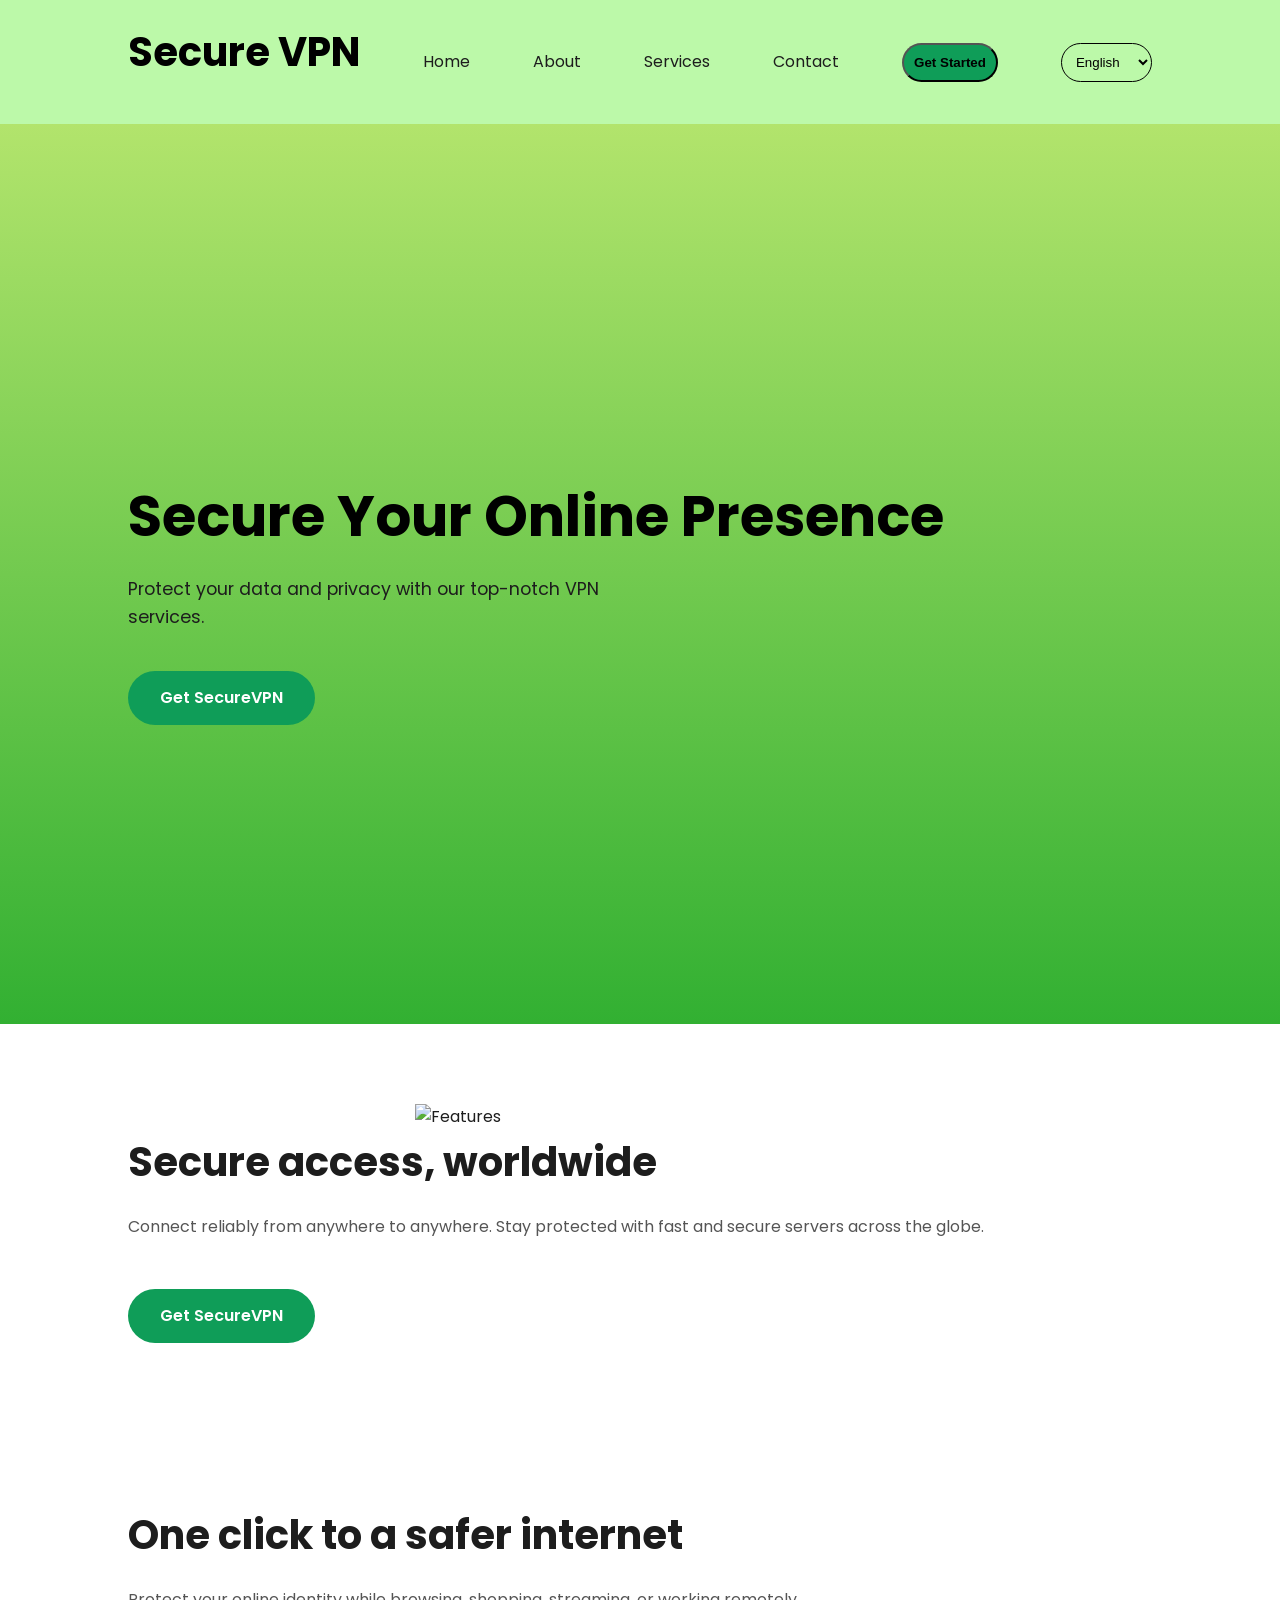
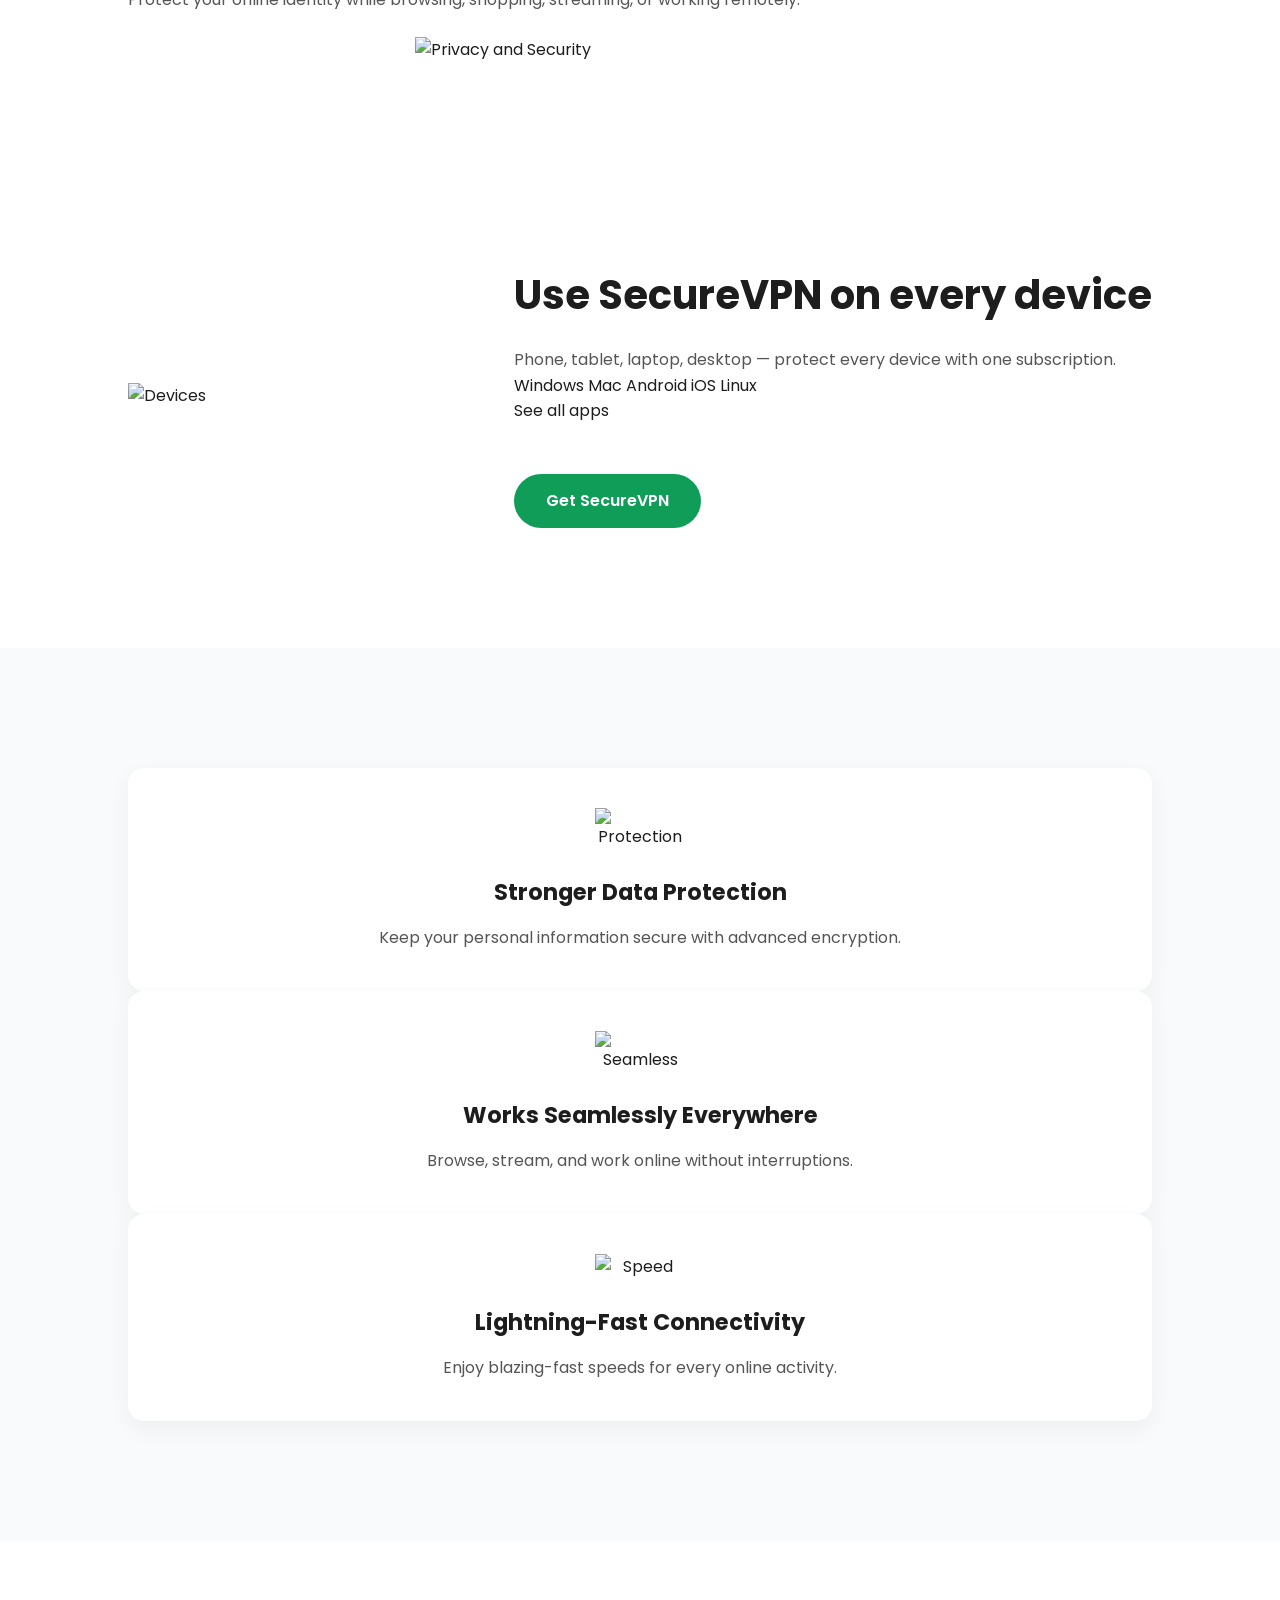
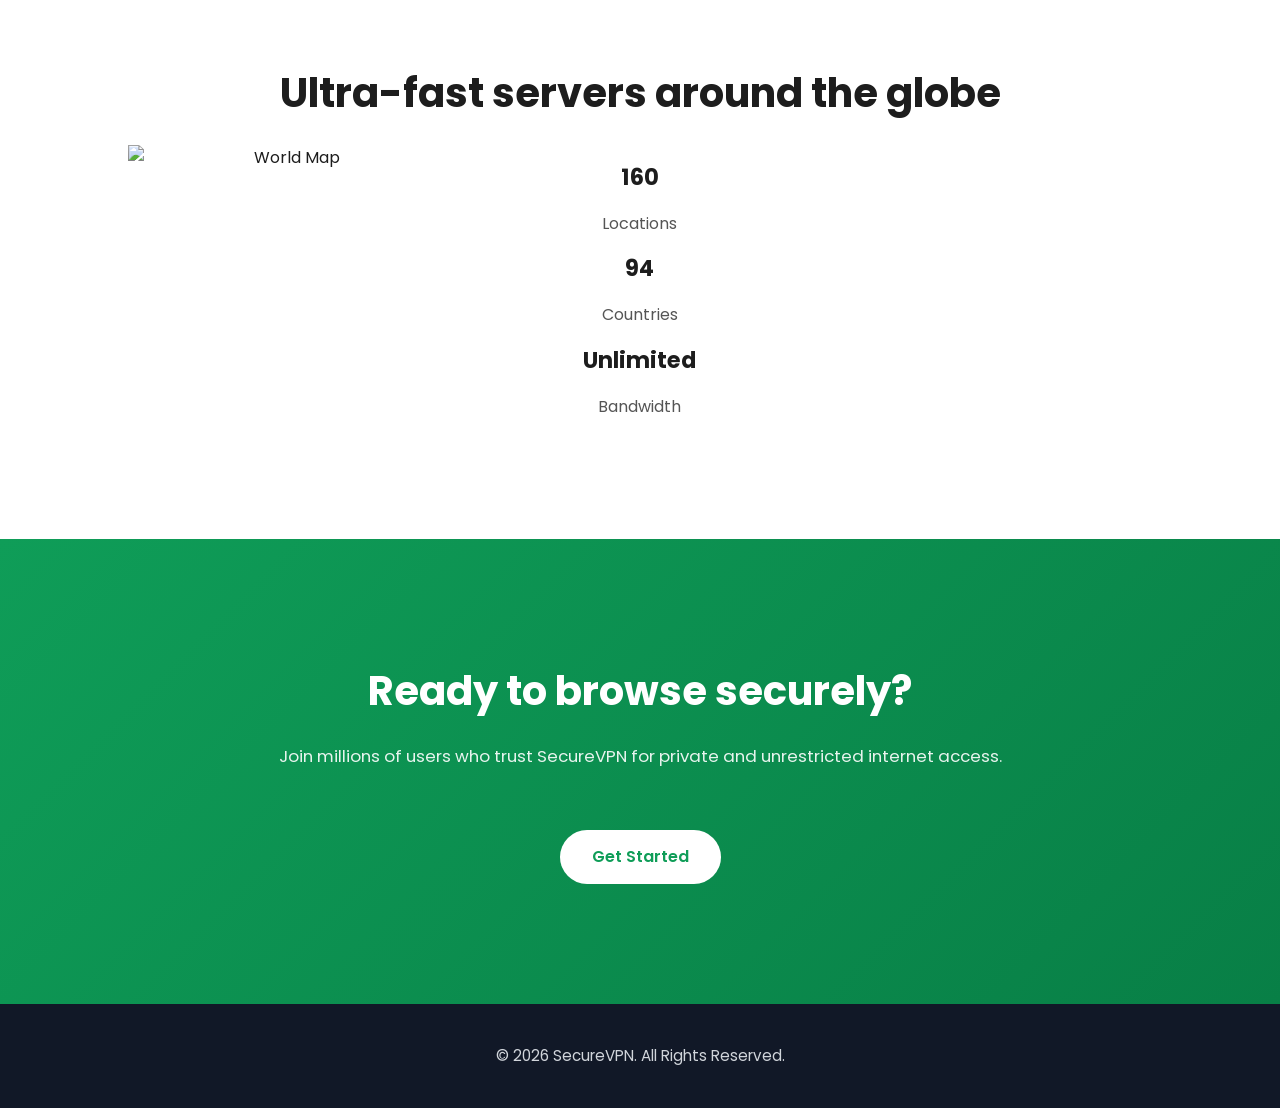
==== Level1/Task1/index.html @ c026dd7c "Initial Setup" ====
<!DOCTYPE html>
<html lang="en">
<head>
    <meta charset="UTF-8">
    <meta name="viewport" content="width=device-width, initial-scale=1.0">
    <title>SecureVPN</title>
    <link rel="stylesheet" href="css/style.css">
    <link rel="stylesheet" href="https://cdnjs.cloudflare.com/ajax/libs/font-awesome/6.4.0/css/all.min.css">
    <link rel="stylesheet" href="https://cdnjs.cloudflare.com/ajax/libs/font-awesome/6.4.0/css/fontawesome.min.css">
    <link rel="stylesheet" href="https://fonts.googleapis.com/css2?family=Poppins:wght@300;400;500;600;700&display=swap">

</head>
<body>
    <header class="header"></header>
        <div class="navbar">
            <div class="logo">
            <h2>Secure VPN</h2>
            </div>
            <a href="#">Home</a>
            <a href="#">About</a>
            <a href="#">Services</a>
            <a href="#">Contact</a>
            <button class="nav-btn">Get Started</button>
            <select class="language">
                <option value="en">English</option>
                <option value="de">German</option>
                <option value="es">Spanish</option>
                <option value="fr">French</option>
            </select>
        </div>
    </header>

    <main>
        <section class="hero">
            <div class="hero-content">
                <h1>Secure Your Online Presence</h1>
                <p>Protect your data and privacy with our top-notch VPN services.</p>
                <a href="#" class="btn">Get SecureVPN</a>
            </div>
        </section>

        <section class="features">
            <div class="feature-image">
                <img src="assets/images/feature-image.svg" alt="Features">
            </div>        
            <div class="feature-content">
                <h2>Secure access, worldwide</h2>
                <p>
                    Connect reliably from anywhere to anywhere.
                    Stay protected with fast and secure servers
                    across the globe.
                </p>
                <a href="#" class="btn">
                    Get SecureVPN
                </a>
            </div>
        </section>

        <section class="feature-reverse">
            <div class="feature-content">
                <h2>One click to a safer internet</h2>
                <p>
                    Protect your online identity while browsing,
                    shopping, streaming, or working remotely.
                </p>
            </div>
            <div class="feature-image">
                <img src="assets/images/feature-image-2.svg" alt="Privacy and Security">
            </div>
        </section>

        <section class="devices">
            <div class="devices-image">
                <img src="assets/images/devices.svg" alt="Devices">
            </div>
            <div class="device-content">
                <h2>Use SecureVPN on every device</h2>
                <p>
                    Phone, tablet, laptop, desktop —
                    protect every device with one subscription.
                </p>
            <div class="device-icons">
                <span>Windows</span>
                <span>Mac</span>
                <span>Android</span>
                <span>iOS</span>
                <span>Linux</span>
            </div>
                <a href="#">See all apps</a>
                <br><br>
                <a href="#" class="btn">Get SecureVPN</a>
            </div>
        </section>

        <section class="benefits">
            <article class="card">
                <img src="assets/images/protection.svg" alt="Protection">
                <h3>Stronger Data Protection</h3>
                <p>
                    Keep your personal information secure
                    with advanced encryption.
                </p>
            </article>

            <article class="card">
                <img src="assets/images/seamless.svg" alt="Seamless">
                <h3>Works Seamlessly Everywhere</h3>
                <p>
                    Browse, stream, and work online
                    without interruptions.
                </p>
            </article>

            <article class="card">
                <img src="assets/images/speed.svg" alt="Speed">
                <h3>Lightning-Fast Connectivity</h3>
                <p>
                    Enjoy blazing-fast speeds for every
                    online activity.
                </p>
            </article>
        </section>

        <section class="stats">
            <h2>Ultra-fast servers around the globe</h2>
            <div class="stats-container">
                <div class="map">
                    <img src="assets/images/world-map.svg" alt="World Map">
                </div>
                <div class="numbers">
                    <div>
                        <h3>160</h3>
                        <p>Locations</p>
                    </div>
                    <div>
                        <h3>94</h3>
                        <p>Countries</p>
                    </div>
                    <div>
                        <h3>Unlimited</h3>
                        <p>Bandwidth</p>
                    </div>
                </div>
            </div>
        </section>

        <section class="cta">
            <h2>Ready to browse securely?</h2>
            <p>
                Join millions of users who trust SecureVPN
                for private and unrestricted internet access.
            </p>
            <a href="#" class="btn">Get Started</a>
        </section>
    </main>

    <footer class="footer">

        <p>
            &copy; 2026 SecureVPN. All Rights Reserved.
        </p>
    </footer>
</body>
</html>
---- Level1/Task1/css/style.css ----
*{
    margin:0;
    padding:0;
    box-sizing:border-box;
}

html{
    scroll-behavior:smooth;
}

body{
    font-family:'Poppins',sans-serif;
    background:#ffffff;
    color:#1d1d1d;
    line-height:1.6;
}

.logo{
    color:#000000;
    align-items:left;
    font-size:1.5rem;
    justify-content:right;
}

.navbar{
    display:flex;
    justify-content:space-between;
    align-items:center;
    padding:20px 10%;
    background:#bcf9a9;
    box-shadow:0 2px 4px rgba(0,0,0,0.1);
}

section{
    padding:80px 10%;
}

img{
    width:100%;
    display:block;
}

a{
    text-decoration:none;
    color:inherit;
    hover{
        color:#ffffff;
        background:#0f9d58;
    }

}

.language{
    background:transparent;
    border:none;
    color:#000000;
    border-radius:30px;
    padding:10px 10px;
    border: 1px solid #000000;
}

.nav-btn{
    display:inline-block;
    padding:10px 10px;
    background:#0f9d58;
    color:#000000;
    border-radius:30px;
    font-weight:600;
    transition:0.3s;
}

.btn{
    display:inline-block;
    margin-top:25px;
    padding:14px 32px;
    background:#0f9d58;
    color:#fff;
    border-radius:30px;
    font-weight:600;
    transition:0.3s;
}

.btn:hover{
    background:#087f46;
}

h1{
    font-size:3.5rem;
    line-height:1.2;
}

h2{
    font-size:2.5rem;
    margin-bottom:20px;
}

h3{
    font-size:1.4rem;
    margin:15px 0;
}

p{
    color:#555;
    font-size:1rem;
}

.hero{
    min-height: 100vh;
    display:flex;
    background:linear-gradient(rgb(178, 228, 108), rgb(50, 176, 50));
    align-items:center;
    justify-content:center;
    padding:140px 10% 80px;
    color: black
}


.hero-overlay{
    width: 100%;
    display: flex;
    justify-content: space-between;
    align-items: center;
    gap: 60px;
}

.hero-content{
    flex: 1;
    align-items: center;
    justify-content: center;
}

.hero-content h1{
    color: #000000;
    margin-bottom: 25px;
    align-items: center;
    justify-content: center;
}

.hero-content p{
    color:  #1d1d1d;
    font-size: 1.1rem;
    max-width: 500px;
    margin-bottom: 15px;
    align-items: center;
    justify-content: center;
}

.feature{
    padding: 100px 10%;
    display: flex;
    background: linear-gradient(rgb(50, 176, 50), rgb(178, 228, 108));
    justify-content: space-between;
    align-items: center;
    gap: 70px;
}

.feature.reverse{
    flex-direction: row-reverse;
}

.feature-content,
.feature-image{
    flex: 1;
}

.feature-content h2{
    color: #1d1d1d;
    margin-bottom: 20px;
}

.feature-content p{
    margin-bottom: 25px;
    color: #555;
}

.feature-image{
    display: flex;
    justify-content: center;
}

.feature-image img{
    max-width: 450px;
}

.devices{
    padding: 120px 10%;

    display: flex;
    justify-content: space-between;
    align-items: center;
    gap: 70px;
}

.devices-image,
.devices-content{
    flex: 1;
}

.devices-image{
    display: flex;
    justify-content: center;
}

.devices-image img{
    max-width: 480px;
}

.devices-content h2{
    margin-bottom: 20px;
}

.devices-content p{
    margin-bottom: 30px;
    max-width: 520px;
}

.device-list{
    display: flex;
    flex-wrap: wrap;
    gap: 15px;
    margin-bottom: 30px;
}

.device-list li{
    padding: 10px 18px;
    background: #f3f5f7;
    border-radius: 25px;
    font-size: .95rem;
    font-weight: 500;
    transition: .3s;
}

.device-list li:hover{
    background: #0f9d58;
    color: #fff;
}

.learn-more{
    display: inline-block;
    color: #0f9d58;
    font-weight: 600;
    margin-bottom: 25px;
}

.learn-more:hover{
    text-decoration: underline;
}

.benefits{
    padding: 120px 10%;
    background: #f8fafc;
}

.section-title{
    text-align: center;
    max-width: 700px;
    margin: 0 auto 70px;
}

.section-title p{
    margin-top: 15px;
}

.benefits-container{
    display: grid;
    grid-template-columns: repeat(3, 1fr);
    gap: 35px;
}

.card{
    background: #ffffff;
    padding: 40px 30px;
    border-radius: 16px;
    text-align: center;
    transition: 0.3s ease;
    box-shadow: 0 8px 25px rgba(0,0,0,0.05);
}

.card:hover{
    transform: translateY(-8px);
    box-shadow: 0 15px 35px rgba(0,0,0,0.12);
}

.card img{
    width: 90px;
    margin: 0 auto 25px;
}

.card h3{
    margin-bottom: 15px;
}

.card p{
    color: #555;
}

.stats{
    padding: 120px 10%;
    text-align: center;
}

.stats-image{
    margin: 60px 0;
}

.stats-image img{
    max-width: 900px;
    margin: 0 auto;
}

.stats-container{
    display: grid;
    grid-template-columns: repeat(3,1fr);
    gap: 30px;
}

.stat-card{
    padding: 35px;
    background: #ffffff;
    border-radius: 15px;
    box-shadow: 0 8px 25px rgba(0,0,0,.08);
    transition: .3s;
}

.stat-card:hover{
    transform: translateY(-8px);
    box-shadow: 0 15px 35px rgba(0,0,0,.15);
}

.stat-card h3{
    color: #0f9d58;
    font-size: 2.4rem;
    margin-bottom: 10px;
}

.stat-card p{
    font-size: 1rem;
    color: #555;
}

.cta{
    padding: 120px 10%;

    background: linear-gradient(135deg,#0f9d58,#087f46);

    text-align: center;
}

.cta-content{
    max-width: 750px;
    margin: 0 auto;
}

.cta h2{
    color: #ffffff;
    margin-bottom: 20px;
}

.cta p{
    color: rgba(255,255,255,.9);
    margin-bottom: 35px;
    font-size: 1.05rem;
}

/* White Button */

.cta .btn{
    background: #ffffff;
    color: #0f9d58;
}

.cta .btn:hover{
    background: #f3f3f3;
}

.footer{
    background: #111827;
    color: #ffffff;
    padding: 40px 10%;
    text-align: center;
}

.footer h3{
    margin-bottom: 10px;
    color: #ffffff;
}

.footer p{
    color: #d1d5db;
    font-size: .95rem;
}
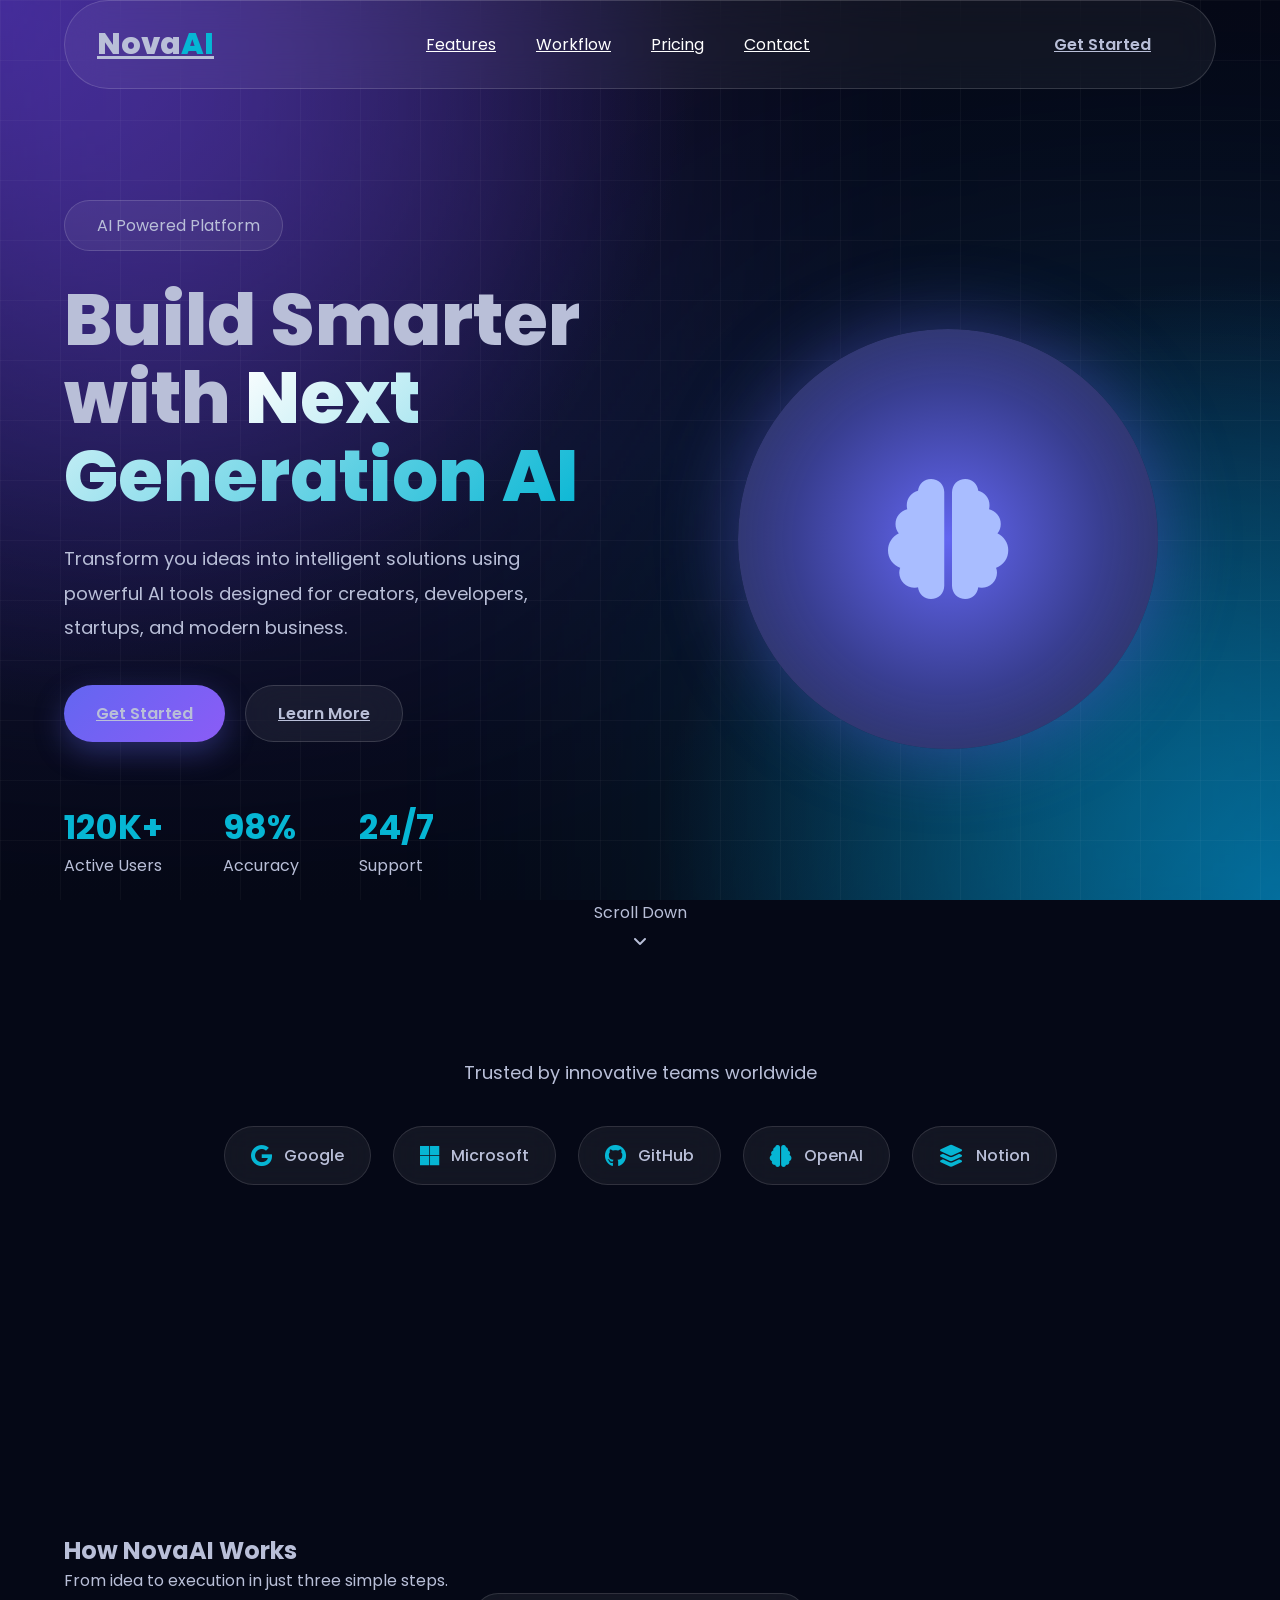
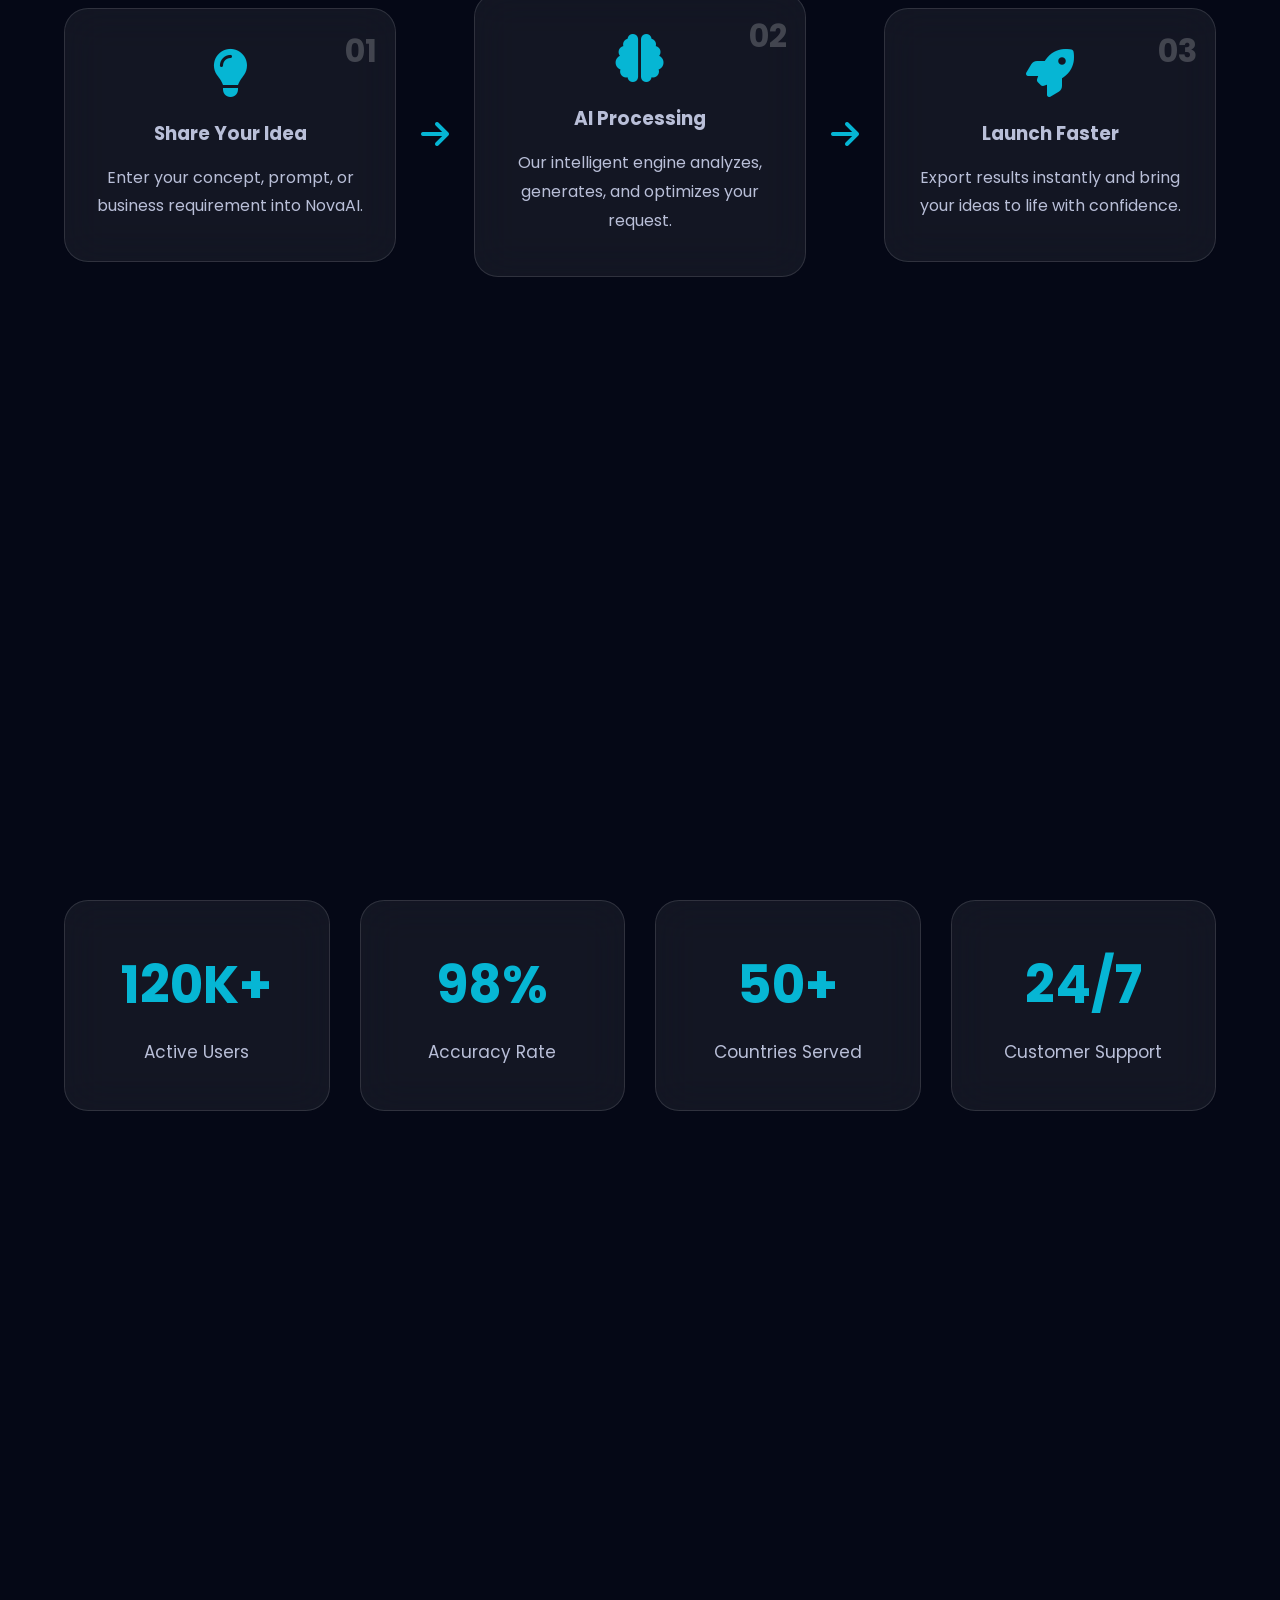
==== commit fc12502d: "Build hero, companies, workflow and statistics sections" ====
--- a/Level1/Task1/index.html
+++ b/Level1/Task1/index.html
@@ -3,162 +3,197 @@
 <head>
     <meta charset="UTF-8">
     <meta name="viewport" content="width=device-width, initial-scale=1.0">
-    <title>SecureVPN</title>
+    <title>NovaAI | Build Smarter with AI</title>
+    <meta name="description" content="NovaAi us a modern AI Platform helping business and creators automate, innovate, and grow using next-generation ai.">
+
+    <link rel="preconnect" href="https://fonts.googleapis.com">
+    <link rel="preconnect" href="https://fonts.gstatic.com" crossorigin>
+    
+    <link href="https://fonts.googleapis.com/css2?family=Poppins:wght@300;400;500;600;700;800&display=swap" rel="stylesheet">
+    <link rel="stylesheet" href="https://cdnjs.cloudflare.com/ajax/libs/font-awesome/6.7.2/css/all.min.css">
+
     <link rel="stylesheet" href="css/style.css">
-    <link rel="stylesheet" href="https://cdnjs.cloudflare.com/ajax/libs/font-awesome/6.4.0/css/all.min.css">
-    <link rel="stylesheet" href="https://cdnjs.cloudflare.com/ajax/libs/font-awesome/6.4.0/css/fontawesome.min.css">
-    <link rel="stylesheet" href="https://fonts.googleapis.com/css2?family=Poppins:wght@300;400;500;600;700&display=swap">
-
 </head>
 <body>
-    <header class="header"></header>
-        <div class="navbar">
-            <div class="logo">
-            <h2>Secure VPN</h2>
+    <div class="background">
+        <div  class="aurora aurora-1"></div>
+        <div  class="aurora aurora-2"></div>
+        <div class="grid-overlay"></div>
+    </div>
+
+    <header>
+        <nav class="navbar">
+            <div class="container">
+                <a href="#" class="logo">Nova<span>AI</span>
+                </a>
+
+                <ul class="nav-links">
+                    <li><a href="#features">Features</a></li>
+                    <li><a href="#workflow">Workflow</a></li>
+                    <li><a href="#pricing">Pricing</a></li>
+                    <li><a href="#contact">Contact</a></li>
+                </ul>
+                <a href="#" class="btn btn-mav">Get Started</a>
             </div>
-            <a href="#">Home</a>
-            <a href="#">About</a>
-            <a href="#">Services</a>
-            <a href="#">Contact</a>
-            <button class="nav-btn">Get Started</button>
-            <select class="language">
-                <option value="en">English</option>
-                <option value="de">German</option>
-                <option value="es">Spanish</option>
-                <option value="fr">French</option>
-            </select>
-        </div>
+        </nav>
     </header>
 
     <main>
         <section class="hero">
-            <div class="hero-content">
-                <h1>Secure Your Online Presence</h1>
-                <p>Protect your data and privacy with our top-notch VPN services.</p>
-                <a href="#" class="btn">Get SecureVPN</a>
+            <div class="container hero-container">
+                <div class="hero-content">
+                    <p class="hero-tag">
+                        <i class="fa-solid fa-sparkles"></i>
+                        AI Powered Platform
+                    </p>
+                    <h1>
+                        Build Smarter with 
+                        <span>Next Generation AI</span>
+                    </h1>
+                    <p class="hero-description">
+                        Transform you ideas into intelligent solutions using powerful AI tools designed for creators, developers, startups, and modern business.
+                    </p>
+                    <div class="hero-buttons">
+                        <a href="#" class="btn btn-primary">Get Started</a>
+                        <a href="#" class="btn btn-secondary">Learn More</a>
+                    </div>
+                    <div class="hero-stats">
+                        <div>
+                            <h3>120K+</h3>
+                            <p>Active Users</p>
+                        </div>
+                        <div>
+                            <h3>98%</h3>
+                            <p>Accuracy</p>
+                        </div>
+                        <div>
+                            <h3>24/7</h3>
+                            <p>Support</p>
+                        </div>
+                    </div>
+                </div>
+                <div class="hero-image">
+                    <div class="ai-circle">
+                        <i class="fa-solid fa-brain"></i>
+                    </div>
+                </div>
+            </div>
+            <div class="scroll-down">
+                <span>Scroll Down</span>
+                <i class="fa-solid fa-angle-down"></i>
             </div>
         </section>
 
-        <section class="features">
-            <div class="feature-image">
-                <img src="assets/images/feature-image.svg" alt="Features">
-            </div>        
-            <div class="feature-content">
-                <h2>Secure access, worldwide</h2>
-                <p>
-                    Connect reliably from anywhere to anywhere.
-                    Stay protected with fast and secure servers
-                    across the globe.
+        <section id="companies" class="companies section">
+
+            <div class="container">
+
+                <p class="section-tag">
+                Trusted by innovative teams worldwide
                 </p>
-                <a href="#" class="btn">
-                    Get SecureVPN
-                </a>
-            </div>
-        </section>
 
-        <section class="feature-reverse">
-            <div class="feature-content">
-                <h2>One click to a safer internet</h2>
-                <p>
-                    Protect your online identity while browsing,
-                    shopping, streaming, or working remotely.
-                </p>
-            </div>
-            <div class="feature-image">
-                <img src="assets/images/feature-image-2.svg" alt="Privacy and Security">
-            </div>
-        </section>
-
-        <section class="devices">
-            <div class="devices-image">
-                <img src="assets/images/devices.svg" alt="Devices">
-            </div>
-            <div class="device-content">
-                <h2>Use SecureVPN on every device</h2>
-                <p>
-                    Phone, tablet, laptop, desktop —
-                    protect every device with one subscription.
-                </p>
-            <div class="device-icons">
-                <span>Windows</span>
-                <span>Mac</span>
-                <span>Android</span>
-                <span>iOS</span>
-                <span>Linux</span>
-            </div>
-                <a href="#">See all apps</a>
-                <br><br>
-                <a href="#" class="btn">Get SecureVPN</a>
-            </div>
-        </section>
-
-        <section class="benefits">
-            <article class="card">
-                <img src="assets/images/protection.svg" alt="Protection">
-                <h3>Stronger Data Protection</h3>
-                <p>
-                    Keep your personal information secure
-                    with advanced encryption.
-                </p>
-            </article>
-
-            <article class="card">
-                <img src="assets/images/seamless.svg" alt="Seamless">
-                <h3>Works Seamlessly Everywhere</h3>
-                <p>
-                    Browse, stream, and work online
-                    without interruptions.
-                </p>
-            </article>
-
-            <article class="card">
-                <img src="assets/images/speed.svg" alt="Speed">
-                <h3>Lightning-Fast Connectivity</h3>
-                <p>
-                    Enjoy blazing-fast speeds for every
-                    online activity.
-                </p>
-            </article>
-        </section>
-
-        <section class="stats">
-            <h2>Ultra-fast servers around the globe</h2>
-            <div class="stats-container">
-                <div class="map">
-                    <img src="assets/images/world-map.svg" alt="World Map">
-                </div>
-                <div class="numbers">
-                    <div>
-                        <h3>160</h3>
-                        <p>Locations</p>
+                <div class="company-logos">
+                    <div class="company">
+                        <i class="fa-brands fa-google"></i><span>Google</span>
                     </div>
-                    <div>
-                        <h3>94</h3>
-                        <p>Countries</p>
+                    <div class="company">
+                        <i class="fa-brands fa-microsoft"></i><span>Microsoft</span>
                     </div>
-                    <div>
-                        <h3>Unlimited</h3>
-                        <p>Bandwidth</p>
+                    <div class="company">
+                        <i class="fa-brands fa-github"></i><span>GitHub</span>
+                    </div>
+                    <div class="company">
+                        <i class="fa-solid fa-brain"></i><span>OpenAI</span>
+                    </div>
+                    <div class="company">
+                        <i class="fa-solid fa-layer-group"></i><span>Notion</span>
                     </div>
                 </div>
             </div>
         </section>
 
-        <section class="cta">
-            <h2>Ready to browse securely?</h2>
-            <p>
-                Join millions of users who trust SecureVPN
-                for private and unrestricted internet access.
-            </p>
-            <a href="#" class="btn">Get Started</a>
+        <section id="workflow" class="workflow section">
+            <div class="container">
+                <h2 class="section-title">How NovaAI Works</h2>
+                <p class="section-subtitle">
+                From idea to execution in just three simple steps.
+                </p>
+            
+                <div class="workflow-container">
+                    <div class="workflow-card">
+                        <div class="step-number">01</div>
+                            <i class="fa-solid fa-lightbulb"></i>
+                            <h3>Share Your Idea</h3>
+
+                        <p>
+                            Enter your concept, prompt, or business requirement into NovaAI.
+                        </p>
+
+                    </div>
+                    <div class="workflow-arrow">
+                        <i class="fa-solid fa-arrow-right"></i>
+                    </div>
+                    <div class="workflow-card">
+                        <div class="step-number">02</div>
+                            <i class="fa-solid fa-brain"></i>
+                            <h3>AI Processing</h3>
+                        <p>
+                        Our intelligent engine analyzes, generates, and optimizes your request.
+                        </p>
+                    </div>
+                    <div class="workflow-arrow">
+                        <i class="fa-solid fa-arrow-right"></i>
+                    </div>
+                    <div class="workflow-card">
+                        <div class="step-number">03</div>
+                            <i class="fa-solid fa-rocket"></i>
+                            <h3>Launch Faster</h3>
+                        <p>
+                            Export results instantly and bring your ideas to life with confidence.
+                        </p>
+                    </div>
+                </div>
+            </div>
+
+        </section>
+
+        <section id="statistics" class="statistics section">
+            <div class="container">
+                <div class="stats-grid">
+                    <div class="stat-card">
+                        <h2>120K+</h2>
+                        <p>Active Users</p>
+                    </div>
+                    <div class="stat-card">
+                        <h2>98%</h2>
+                        <p>Accuracy Rate</p>
+                    </div>
+                    <div class="stat-card">
+                        <h2>50+</h2>
+                        <p>Countries Served</p>
+                    </div>
+                    <div class="stat-card">
+                        <h2>24/7</h2>
+                        <p>Customer Support</p>
+                    </div>
+                </div>
+            </div>
+        </section>
+
+        <section id="testimonials" class="section">
+        </section>
+
+        <section id="pricing" class="section">
+        </section>
+
+        <section id="faq" class="section">
+        </section>
+
+        <section id="cta" class="section">
         </section>
     </main>
 
-    <footer class="footer">
-
-        <p>
-            &copy; 2026 SecureVPN. All Rights Reserved.
-        </p>
+    <footer id="contact">
     </footer>
 </body>
 </html>
--- a/Level1/Task1/css/style.css
+++ b/Level1/Task1/css/style.css
@@ -1,3 +1,17 @@
+:root{
+    --bg:#050816;
+    --primary:#6366f1;
+    --secondary:#8b5cf6; 
+    --accent:#06b6d4;
+    --text:#b9bfd8;
+    --white:#ffffff;
+    --glass:rgba(255, 255, 255, .08);
+    --border:rgba(255, 255, 255, .15);
+    --radius:22px;
+    --transition:.3s ease;
+    --container:1280px;
+}
+
 *{
     margin:0;
     padding:0;
@@ -9,383 +23,419 @@
 }
 
 body{
-    font-family:'Poppins',sans-serif;
-    background:#ffffff;
-    color:#1d1d1d;
-    line-height:1.6;
+    font-family: 'Poppins', sans-serif;
+    background:var(--bg);
+    color:var(--text);
+    overflow-x:hidden;
+}
+
+img{
+    max-width:100%;
+    display:block;
+}
+
+a{
+    text-decoration:underline;
+    color:inherit;
+}
+
+ul{
+    list-style:none;
+}
+
+button{
+    border:none;
+    cursor:pointer;
+    font-family:inherit;
+}
+
+.container{
+    max-width:var(--container);
+    width:90%;
+    margin:0 auto;
+}
+
+.background{
+    position:fixed;
+    inset:0;
+    z-index: -5;
+    overflow:hidden;
+    background:
+    radial-gradient(circle at top left,#2d1d7c 0%,transparent 45%),
+    radial-gradient(circle at bottom right,#035d90 0%,transparent 40%),
+    linear-gradient(180deg,#050816,#070d23,#050816);
+}
+
+.aurora-1{
+    position:absolute;
+    width:700px;
+    height:700px;
+    background:#8B5CF6;
+    filter:blur(180px);
+    opacity:.35;
+    top:-250px;
+    left:-200px;
+    animation:floatOne 14s infinite alternate ease-in-out;
+}
+
+.aurora-2{
+    position:absolute;
+    width:700px;
+    height:700px;
+    background:#06B6D4;
+    filter:blur(180px);
+    opacity:.25;
+    right:-250px;
+    bottom:-250px;
+    animation:floatTwo 18s infinite alternate ease-in-out;
+}
+
+.grid-overlay{
+    position:absolute;
+    inset:0;
+    background-image:
+    linear-gradient(rgba(255,255,255,.03) 1px,transparent 1px),
+    linear-gradient(90deg,rgba(255,255,255,.03) 1px,transparent 1px);
+    background-size:60px 60px;
+}
+
+.navbar .container{
+    display:flex;
+    justify-content:space-between;
+    align-items:center;
+    padding:16px 32px;
+    border:1px solid var(--border);
+    border-radius:100px;
+    background:rgba(255,255,255,.05);
+    backdrop-filter:blur(18px);
+    max-width:var(--container);
 }
 
 .logo{
-    color:#000000;
-    align-items:left;
-    font-size:1.5rem;
-    justify-content:right;
-}
-
-.navbar{
-    display:flex;
-    justify-content:space-between;
-    align-items:center;
-    padding:20px 10%;
-    background:#bcf9a9;
-    box-shadow:0 2px 4px rgba(0,0,0,0.1);
-}
-
-section{
-    padding:80px 10%;
-}
-
-img{
+    font-size:30px;
+    font-weight:800;
+}
+
+.logo span{
+    color:var(--accent);
+}
+
+.nav-links{
+    display:flex;
+    gap:40px;
+}
+
+.nav-links a{
+    position:relative;
+    color:white;
+    transition:var(--transition);
+}
+
+.nav-links a::after{
+    content:"";
+    position:absolute;
+    left:0;
+    bottom:-6px;
+    width:0;
+    height:2px;
+    background:var(--accent);
+    transition:var(--transition);
+}
+
+.nav-links a:hover{
+    color:var(--accent);
+}
+
+.nav-links a:hover::after{
     width:100%;
-    display:block;
-}
-
-a{
-    text-decoration:none;
-    color:inherit;
-    hover{
-        color:#ffffff;
-        background:#0f9d58;
-    }
-
-}
-
-.language{
-    background:transparent;
-    border:none;
-    color:#000000;
-    border-radius:30px;
-    padding:10px 10px;
-    border: 1px solid #000000;
-}
-
-.nav-btn{
-    display:inline-block;
-    padding:10px 10px;
-    background:#0f9d58;
-    color:#000000;
-    border-radius:30px;
+}
+
+.btn{
+    display:inline-flex;
+    align-items:center;
+    justify-content:center;
+    padding:15px 32px;
+    border-radius:100px;
+    transition:var(--transition);
     font-weight:600;
-    transition:0.3s;
-}
-
-.btn{
-    display:inline-block;
-    margin-top:25px;
-    padding:14px 32px;
-    background:#0f9d58;
-    color:#fff;
-    border-radius:30px;
-    font-weight:600;
-    transition:0.3s;
-}
-
-.btn:hover{
-    background:#087f46;
-}
-
-h1{
-    font-size:3.5rem;
-    line-height:1.2;
-}
-
-h2{
-    font-size:2.5rem;
-    margin-bottom:20px;
-}
-
-h3{
-    font-size:1.4rem;
-    margin:15px 0;
-}
-
-p{
-    color:#555;
-    font-size:1rem;
+}
+
+.btn-nav{
+    background:linear-gradient(135deg,var(--primary),var(--secondary));
+}
+
+.btn-primary{
+    background:linear-gradient(135deg,var(--primary),var(--secondary));
+    box-shadow:0 10px 30px rgba(99,102,241,.35);
+}
+
+.btn-primary:hover{
+    transform:translateY(-5px);
+}
+
+.btn-secondary{
+    border:1px solid var(--border);
+    background:rgba(255,255,255,.06);
+    backdrop-filter:blur(20px);
+}
+
+.btn-secondary:hover{
+    background:rgba(255,255,255,.12);
+}
+
+.hero-buttons{
+    display:flex;
+    gap:20px;
+    margin-top:40px;
 }
 
 .hero{
-    min-height: 100vh;
-    display:flex;
-    background:linear-gradient(rgb(178, 228, 108), rgb(50, 176, 50));
-    align-items:center;
+    min-height:100vh;
+    display:flex;
+    align-items:center;
+    position:relative;
+}
+
+.hero-container{
+    display:grid;
+    grid-template-columns:1fr 1fr;
+    align-items:center;
+    gap:80px;
+}
+
+.hero-tag{
+    display:inline-flex;
+    align-items:center;
+    gap:10px;
+    padding:12px 22px;
+    border-radius:100px;
+    background:rgba(255,255,255,.06);
+    border:1px solid var(--border);
+    margin-bottom:30px;
+}
+
+.hero h1{
+    font-size:72px;
+    line-height:1.08;
+    font-weight:800;
+}
+
+.hero h1 span{
+    background:linear-gradient(135deg,#ffffff,var(--accent));
+    -webkit-background-clip:text;
+    color:transparent;
+}
+
+.hero-description{
+    color:var(--text);
+    margin-top:28px;
+    line-height:1.9;
+    max-width:600px;
+    font-size:18px;
+}
+
+.hero-description{
+    color:var(--text);
+    margin-top:28px;
+    line-height:1.9;
+    max-width:600px;
+    font-size:18px;
+}
+
+.hero-stats{
+    display:flex;
+    gap:60px;
+    margin-top:60px;
+}
+
+.hero-stats h3{
+    font-size:34px;
+    color:var(--accent);
+}
+
+.hero-stats p{
+    color:var(--text);
+}
+
+.hero-image{
+    display:flex;
     justify-content:center;
-    padding:140px 10% 80px;
-    color: black
-}
-
-
-.hero-overlay{
-    width: 100%;
-    display: flex;
-    justify-content: space-between;
-    align-items: center;
-    gap: 60px;
-}
-
-.hero-content{
-    flex: 1;
-    align-items: center;
-    justify-content: center;
-}
-
-.hero-content h1{
-    color: #000000;
-    margin-bottom: 25px;
-    align-items: center;
-    justify-content: center;
-}
-
-.hero-content p{
-    color:  #1d1d1d;
-    font-size: 1.1rem;
-    max-width: 500px;
-    margin-bottom: 15px;
-    align-items: center;
-    justify-content: center;
-}
-
-.feature{
-    padding: 100px 10%;
-    display: flex;
-    background: linear-gradient(rgb(50, 176, 50), rgb(178, 228, 108));
-    justify-content: space-between;
-    align-items: center;
-    gap: 70px;
-}
-
-.feature.reverse{
-    flex-direction: row-reverse;
-}
-
-.feature-content,
-.feature-image{
-    flex: 1;
-}
-
-.feature-content h2{
-    color: #1d1d1d;
-    margin-bottom: 20px;
-}
-
-.feature-content p{
-    margin-bottom: 25px;
-    color: #555;
-}
-
-.feature-image{
-    display: flex;
-    justify-content: center;
-}
-
-.feature-image img{
-    max-width: 450px;
-}
-
-.devices{
-    padding: 120px 10%;
-
-    display: flex;
-    justify-content: space-between;
-    align-items: center;
-    gap: 70px;
-}
-
-.devices-image,
-.devices-content{
-    flex: 1;
-}
-
-.devices-image{
-    display: flex;
-    justify-content: center;
-}
-
-.devices-image img{
-    max-width: 480px;
-}
-
-.devices-content h2{
-    margin-bottom: 20px;
-}
-
-.devices-content p{
-    margin-bottom: 30px;
-    max-width: 520px;
-}
-
-.device-list{
-    display: flex;
-    flex-wrap: wrap;
-    gap: 15px;
-    margin-bottom: 30px;
-}
-
-.device-list li{
-    padding: 10px 18px;
-    background: #f3f5f7;
-    border-radius: 25px;
-    font-size: .95rem;
-    font-weight: 500;
-    transition: .3s;
-}
-
-.device-list li:hover{
-    background: #0f9d58;
-    color: #fff;
-}
-
-.learn-more{
-    display: inline-block;
-    color: #0f9d58;
-    font-weight: 600;
-    margin-bottom: 25px;
-}
-
-.learn-more:hover{
-    text-decoration: underline;
-}
-
-.benefits{
-    padding: 120px 10%;
-    background: #f8fafc;
-}
-
-.section-title{
-    text-align: center;
-    max-width: 700px;
-    margin: 0 auto 70px;
-}
-
-.section-title p{
-    margin-top: 15px;
-}
-
-.benefits-container{
-    display: grid;
-    grid-template-columns: repeat(3, 1fr);
-    gap: 35px;
-}
-
-.card{
-    background: #ffffff;
-    padding: 40px 30px;
-    border-radius: 16px;
-    text-align: center;
-    transition: 0.3s ease;
-    box-shadow: 0 8px 25px rgba(0,0,0,0.05);
-}
-
-.card:hover{
-    transform: translateY(-8px);
-    box-shadow: 0 15px 35px rgba(0,0,0,0.12);
-}
-
-.card img{
-    width: 90px;
-    margin: 0 auto 25px;
-}
-
-.card h3{
-    margin-bottom: 15px;
-}
-
-.card p{
-    color: #555;
-}
-
-.stats{
-    padding: 120px 10%;
-    text-align: center;
-}
-
-.stats-image{
-    margin: 60px 0;
-}
-
-.stats-image img{
-    max-width: 900px;
-    margin: 0 auto;
-}
-
-.stats-container{
-    display: grid;
-    grid-template-columns: repeat(3,1fr);
-    gap: 30px;
+}
+
+.ai-circle{
+
+    width:420px;
+    height:420px;
+    border-radius:50%;
+    display:flex;
+    align-items:center;
+    justify-content:center;
+    background:
+    radial-gradient(circle,#6366F1,#111938);
+    box-shadow:
+    0 0 80px rgba(99,102,241,.45),
+    inset 0 0 80px rgba(255,255,255,.08);
+}
+
+.ai-circle i{
+    font-size:120px;
+    color:rgb(169, 189, 255);
+}
+
+.scroll-down{
+    position:absolute;
+    bottom:40px;
+    left:50%;
+    transform:translateX(-50%);
+    display:flex;
+    flex-direction:column;
+    align-items:center;
+    gap:8px;
+    color:var(--text);
+}
+
+.section{
+    min-height:100vh;
+    display:flex;
+    justify-content:center;
+    align-items:center;
+}
+
+.companies{
+    min-height:auto;
+    padding:70px 0;
+}
+
+.section-tag{
+    text-align:center;
+    color:var(--text);
+    font-size:18px;
+    margin-bottom:40px;
+}
+
+.company-logos{
+    display:flex;
+    justify-content:center;
+    flex-wrap:wrap;
+    gap:22px;
+}
+
+.company{
+    display:flex;
+    align-items:center;
+    gap:12px;
+    padding:16px 26px;
+    border-radius:50px;
+    background:rgba(255,255,255,.06);
+    border:1px solid rgba(255,255,255,.12);
+    backdrop-filter:blur(15px);
+    transition:.35s ease;
+}
+
+.company i{
+    font-size:22px;
+    color:var(--accent);
+}
+
+.company span{
+    font-weight:500;
+}
+
+.company:hover{
+    transform:translateY(-6px);
+    border-color:var(--accent);
+    box-shadow:0 10px 30px rgba(6,182,212,.18);
+}
+
+.workflow{
+    padding:120px 0;
+}
+
+.workflow-container{
+    display:grid;
+    grid-template-columns:1fr auto 1fr auto 1fr;
+    gap:25px;
+    align-items:center;
+}
+
+.workflow-card{
+    position:relative;
+    padding:40px 30px;
+    border-radius:24px;
+    background:rgba(255,255,255,.06);
+    border:1px solid rgba(255,255,255,.12);
+    backdrop-filter:blur(20px);
+    text-align:center;
+    transition:.35s;
+}
+
+.workflow-card:hover{
+    transform:translateY(-10px);
+    border-color:var(--accent);
+}
+
+.step-number{
+    position:absolute;
+    top:18px;
+    right:18px;
+    color:rgba(255,255,255,.2);
+    font-size:32px;
+    font-weight:700;
+}
+
+.workflow-card i{
+    font-size:48px;
+    color:var(--accent);
+    margin-bottom:22px;
+}
+
+.workflow-card h3{
+    margin-bottom:16px;
+}
+
+.workflow-card p{
+    color:var(--text);
+    line-height:1.8;
+}
+
+.workflow-arrow{
+    font-size:32px;
+    color:var(--accent);
+}
+
+.statistics{
+    padding:100px 0;
+}
+
+.stats-grid{
+    display:grid;
+    grid-template-columns:repeat(4,1fr);
+    gap:30px;
 }
 
 .stat-card{
-    padding: 35px;
-    background: #ffffff;
-    border-radius: 15px;
-    box-shadow: 0 8px 25px rgba(0,0,0,.08);
-    transition: .3s;
+    text-align:center;
+    padding:45px 25px;
+    border-radius:24px;
+    background:rgba(255,255,255,.06);
+    border:1px solid rgba(255,255,255,.12);
+    backdrop-filter:blur(20px);
+    transition:.35s;
 }
 
 .stat-card:hover{
-    transform: translateY(-8px);
-    box-shadow: 0 15px 35px rgba(0,0,0,.15);
-}
-
-.stat-card h3{
-    color: #0f9d58;
-    font-size: 2.4rem;
-    margin-bottom: 10px;
+    transform:translateY(-8px);
+    border-color:var(--accent);
+}
+
+.stat-card h2{
+    font-size:52px;
+    color:var(--accent);
+    margin-bottom:15px;
 }
 
 .stat-card p{
-    font-size: 1rem;
-    color: #555;
-}
-
-.cta{
-    padding: 120px 10%;
-
-    background: linear-gradient(135deg,#0f9d58,#087f46);
-
-    text-align: center;
-}
-
-.cta-content{
-    max-width: 750px;
-    margin: 0 auto;
-}
-
-.cta h2{
-    color: #ffffff;
-    margin-bottom: 20px;
-}
-
-.cta p{
-    color: rgba(255,255,255,.9);
-    margin-bottom: 35px;
-    font-size: 1.05rem;
-}
-
-/* White Button */
-
-.cta .btn{
-    background: #ffffff;
-    color: #0f9d58;
-}
-
-.cta .btn:hover{
-    background: #f3f3f3;
-}
-
-.footer{
-    background: #111827;
-    color: #ffffff;
-    padding: 40px 10%;
-    text-align: center;
-}
-
-.footer h3{
-    margin-bottom: 10px;
-    color: #ffffff;
-}
-
-.footer p{
-    color: #d1d5db;
-    font-size: .95rem;
-}+    color:var(--text);
+    font-size:17px;
+}
+
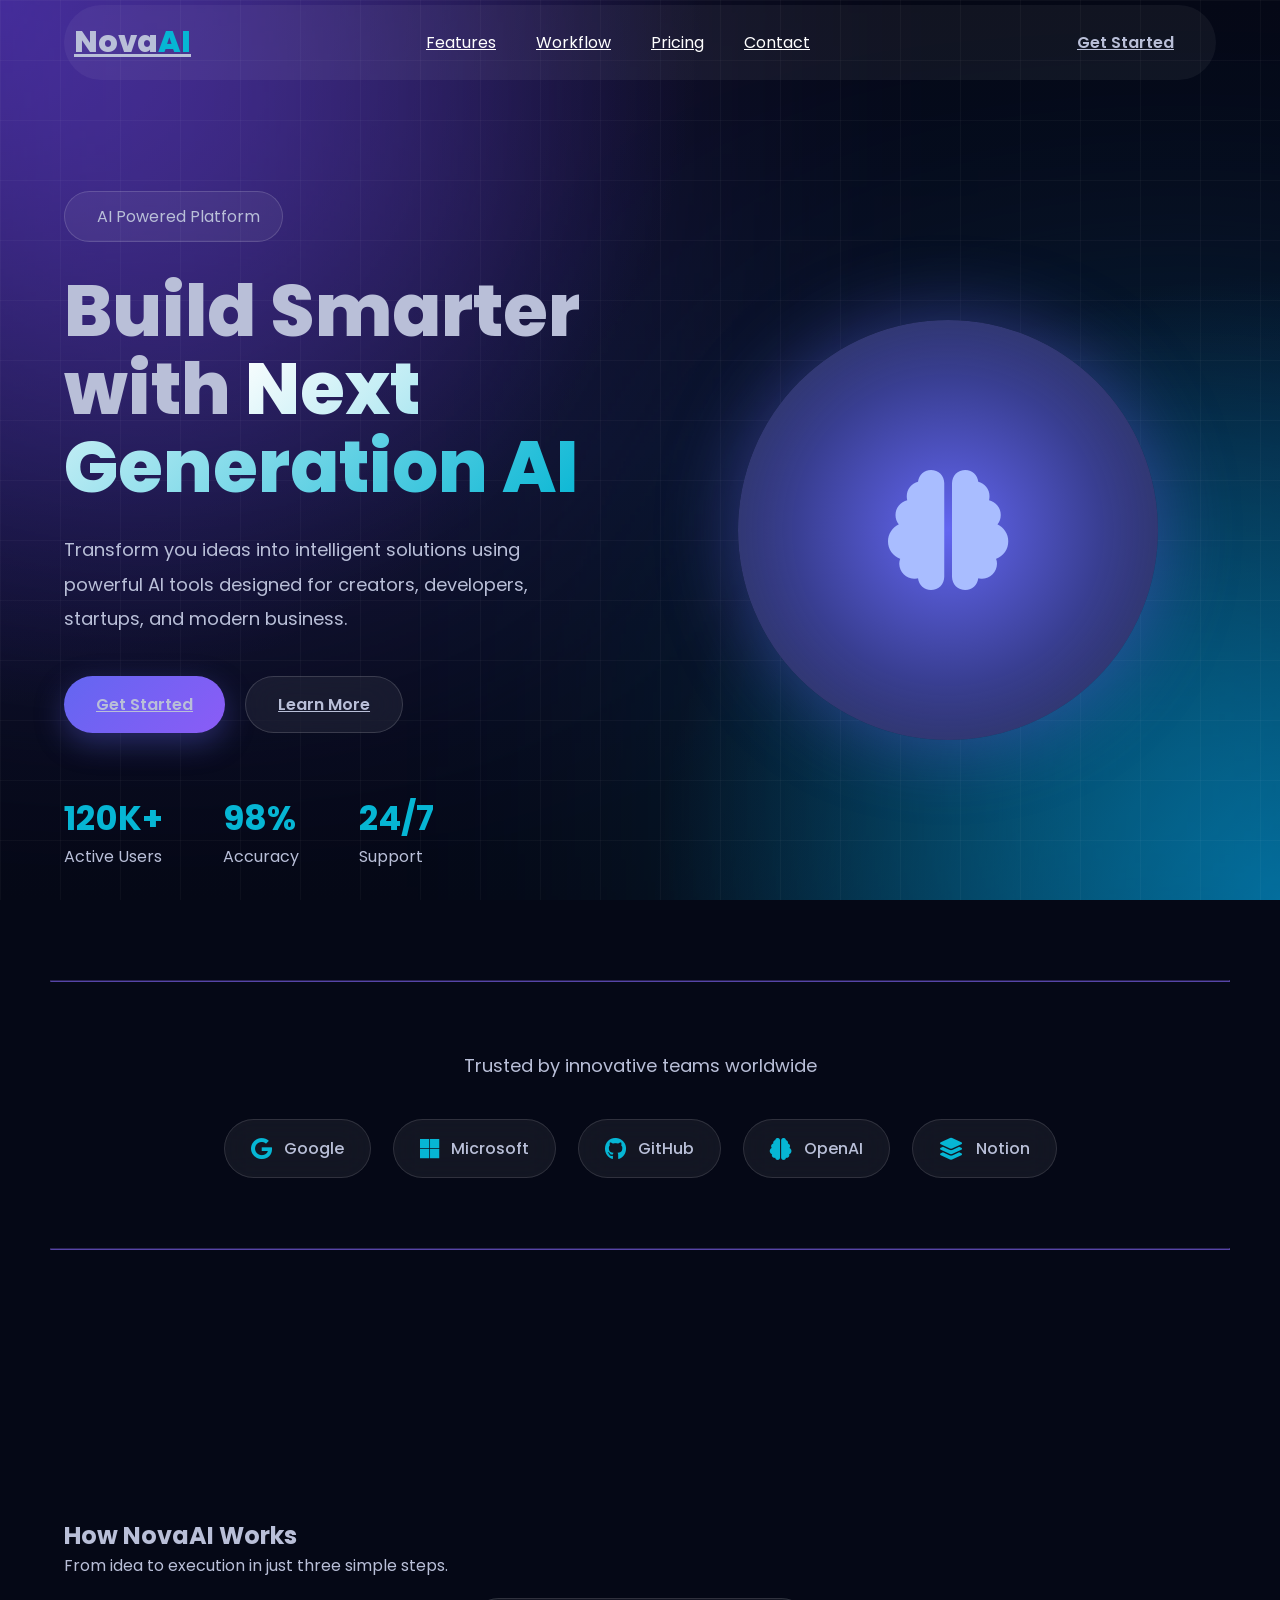
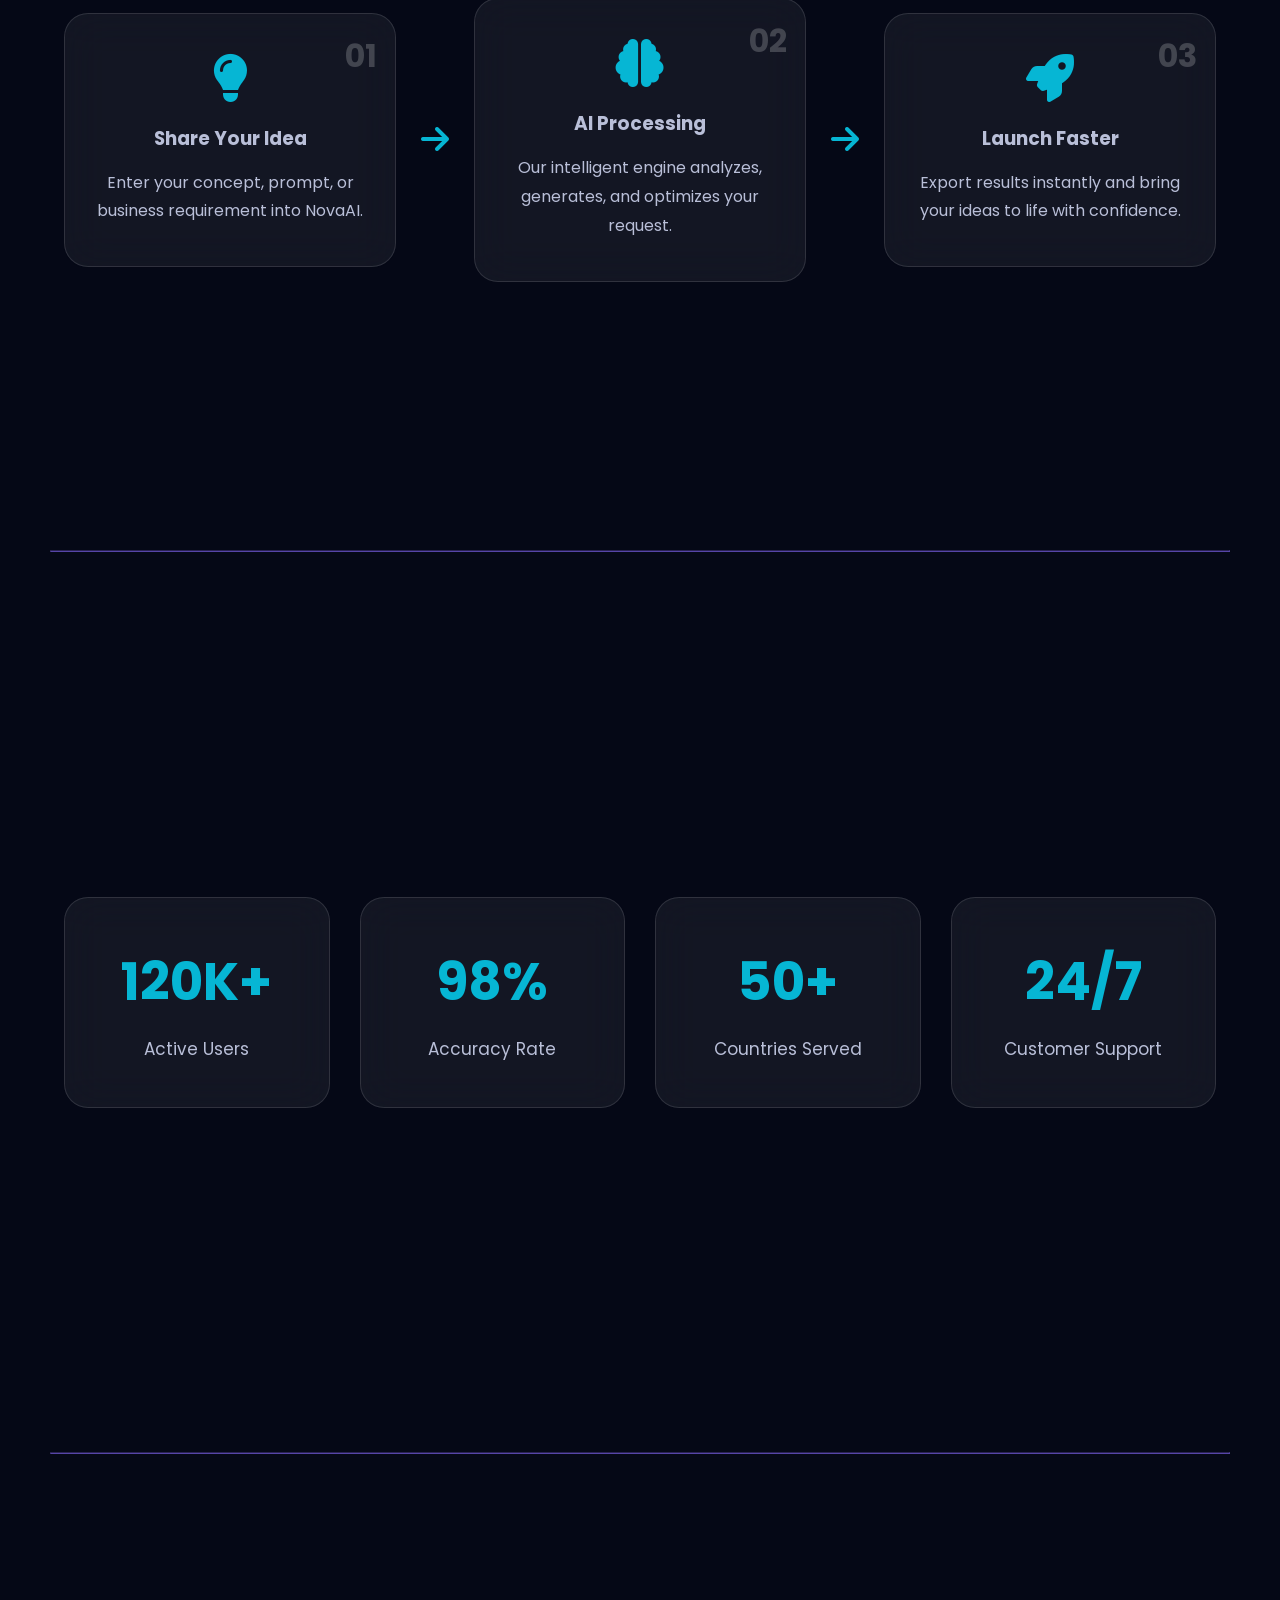
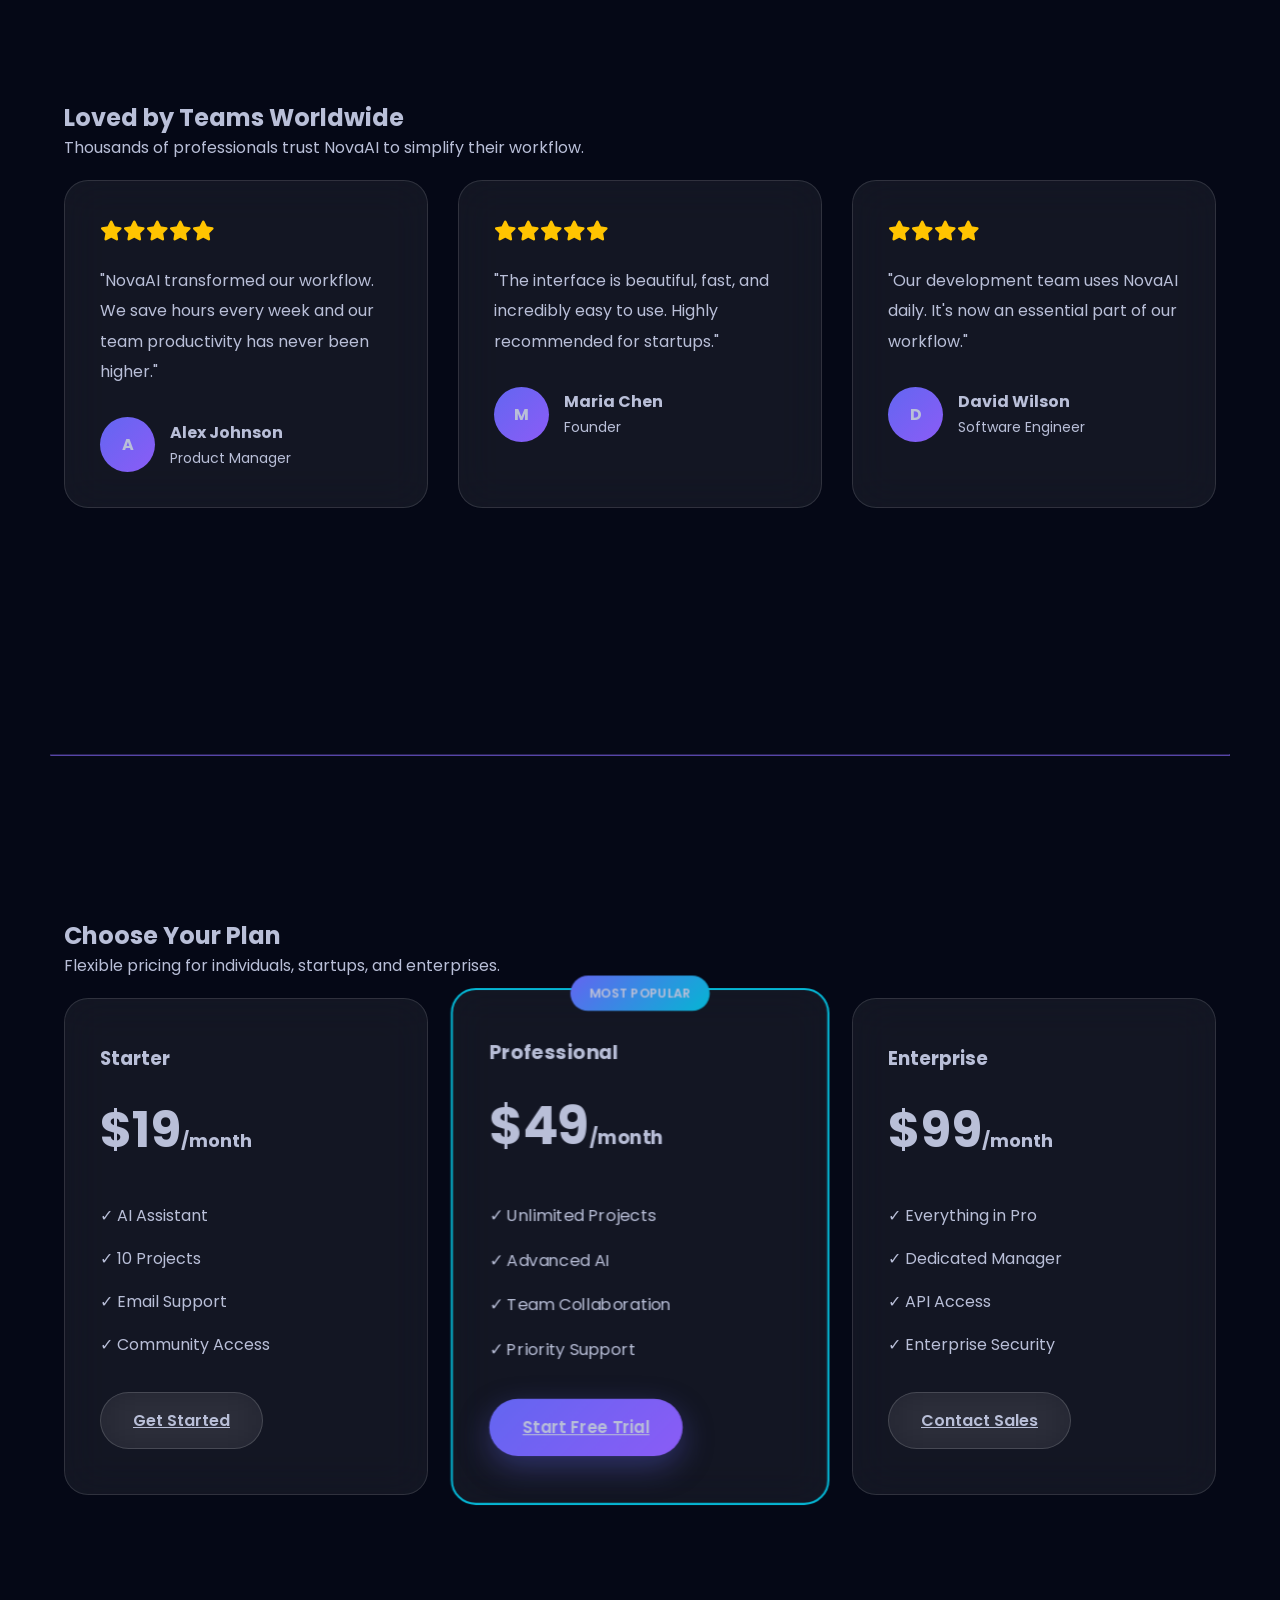
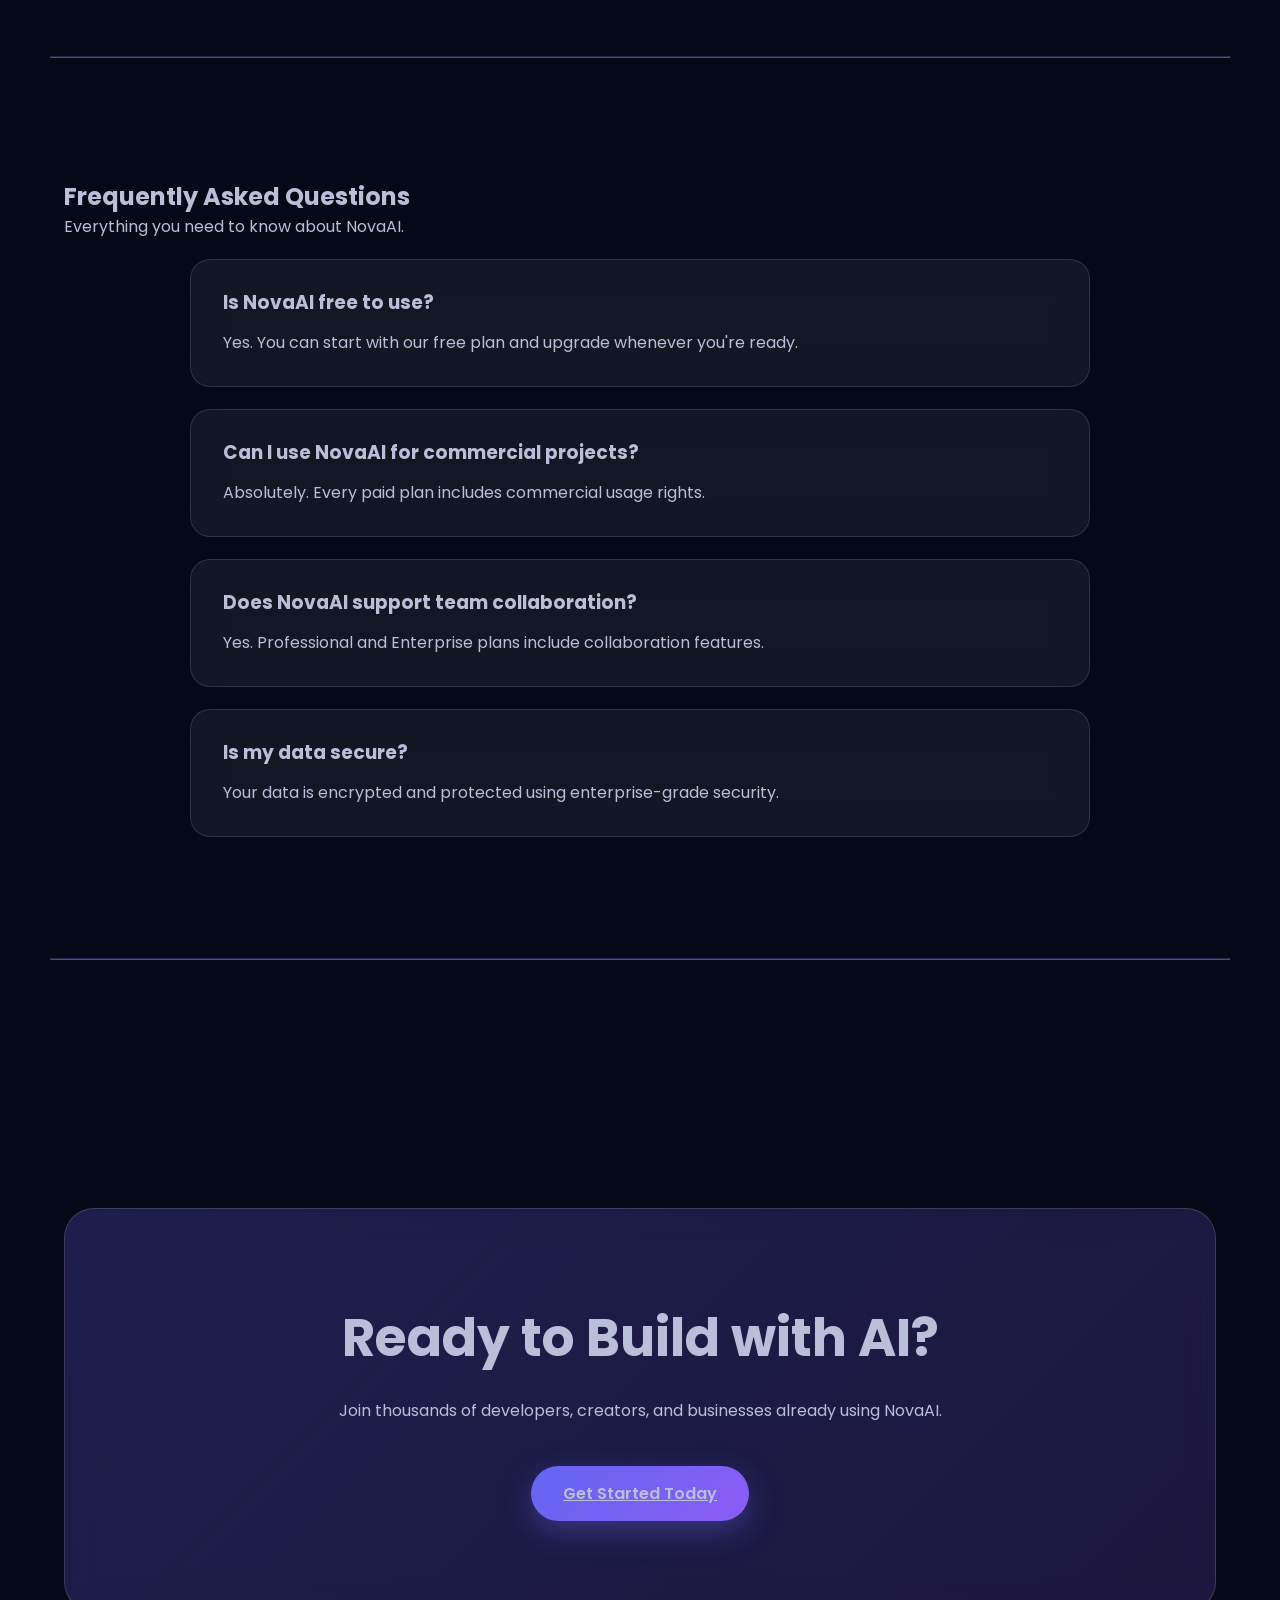
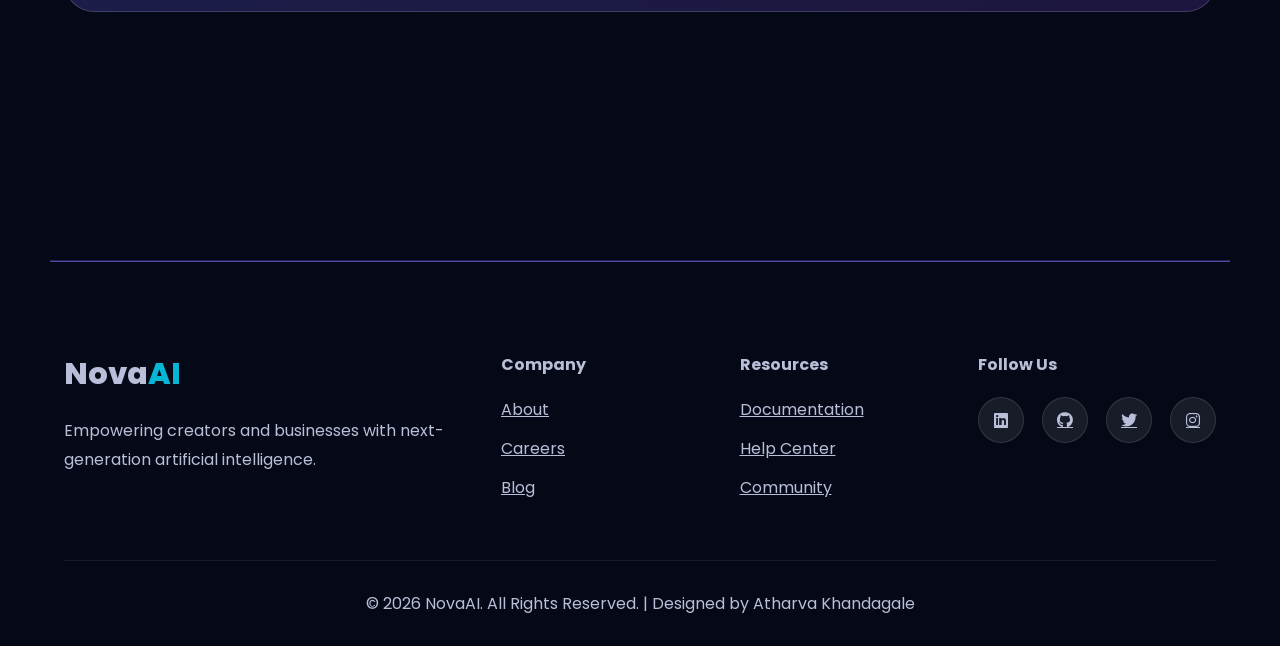
==== commit 0503c692: "Built complete the landing page" ====
--- a/Level1/Task1/index.html
+++ b/Level1/Task1/index.html
@@ -12,7 +12,7 @@
     <link href="https://fonts.googleapis.com/css2?family=Poppins:wght@300;400;500;600;700;800&display=swap" rel="stylesheet">
     <link rel="stylesheet" href="https://cdnjs.cloudflare.com/ajax/libs/font-awesome/6.7.2/css/all.min.css">
 
-    <link rel="stylesheet" href="css/style.css">
+    <link rel="stylesheet" href="style.css">
 </head>
 <body>
     <div class="background">
@@ -57,6 +57,7 @@
                         <a href="#" class="btn btn-primary">Get Started</a>
                         <a href="#" class="btn btn-secondary">Learn More</a>
                     </div>
+
                     <div class="hero-stats">
                         <div>
                             <h3>120K+</h3>
@@ -78,11 +79,9 @@
                     </div>
                 </div>
             </div>
-            <div class="scroll-down">
-                <span>Scroll Down</span>
-                <i class="fa-solid fa-angle-down"></i>
-            </div>
-        </section>
+        </section>
+
+        <hr>
 
         <section id="companies" class="companies section">
 
@@ -111,6 +110,8 @@
                 </div>
             </div>
         </section>
+        
+        <hr>
 
         <section id="workflow" class="workflow section">
             <div class="container">
@@ -157,6 +158,8 @@
 
         </section>
 
+        <hr>
+
         <section id="statistics" class="statistics section">
             <div class="container">
                 <div class="stats-grid">
@@ -180,20 +183,221 @@
             </div>
         </section>
 
-        <section id="testimonials" class="section">
-        </section>
-
-        <section id="pricing" class="section">
-        </section>
-
-        <section id="faq" class="section">
-        </section>
-
-        <section id="cta" class="section">
+        <hr>
+
+        <section id="testimonials" class="testimonials section">
+            <div class="container">
+                <h2 class="section-title">
+                Loved by Teams Worldwide
+                </h2>
+                <p class="section-subtitle">
+                Thousands of professionals trust NovaAI to simplify their workflow.
+                </p>
+                <div class="testimonial-grid">
+                    <div class="testimonial-card">
+                        <div class="stars">
+                            <i class="fa solid fa-star"></i><i class="fa solid fa-star"></i><i class="fa solid fa-star"></i><i class="fa solid fa-star"></i><i class="fa solid fa-star"></i>
+                        </div>
+                        <p>
+                        "NovaAI transformed our workflow. We save hours every week and our team productivity has never been higher."
+                        </p>
+                        <div class="user">
+                            <div class="avatar">
+                                A
+                            </div>
+                            <div>
+                                <h4>Alex Johnson</h4>
+                                    <span>Product Manager</span>
+                            </div>
+                        </div>
+                    </div>
+                    <div class="testimonial-card">
+                        <div class="stars">
+                            <i class="fa solid fa-star"></i><i class="fa solid fa-star"></i><i class="fa solid fa-star"></i><i class="fa solid fa-star"></i><i class="fa solid fa-star"></i>
+                        </div>
+                        <p>
+                        "The interface is beautiful, fast, and incredibly easy to use. Highly recommended for startups."
+                        </p>
+                        <div class="user">
+                            <div class="avatar">
+                                M
+                            </div>
+                            <div>
+                                <h4>Maria Chen</h4>
+                                    <span>Founder</span>
+                            </div>
+                        </div>
+                    </div>
+                    <div class="testimonial-card">
+                        <div class="stars">
+                            <i class="fa solid fa-star"></i><i class="fa solid fa-star"></i><i class="fa solid fa-star"></i><i class="fa solid fa-star"></i>
+                        </div>
+                        <p>
+                            "Our development team uses NovaAI daily. It's now an essential part of our workflow."
+                        </p>
+                        <div class="user">
+                            <div class="avatar">
+                                D
+                            </div>
+                            <div>
+                                <h4>David Wilson</h4>
+                                    <span>Software Engineer</span>
+                            </div>
+                        </div>
+                    </div>
+                </div>
+            </div>
+        </section>
+
+        <hr>
+
+        <section id="pricing" class="pricing section">
+            <div class="container">
+                <h2 class="section-title">
+                    Choose Your Plan
+                </h2>
+                <p class="section-subtitle">
+                    Flexible pricing for individuals, startups, and enterprises.
+                </p>
+                <div class="pricing-grid">
+                    <div class="pricing-card">
+                        <h3>Starter</h3>
+                            <h2>$19<span>/month</span></h2>
+                        <ul>
+                            <li>✓ AI Assistant</li>
+                            <li>✓ 10 Projects</li>
+                            <li>✓ Email Support</li>
+                            <li>✓ Community Access</li>
+                        </ul>
+                        <a href="#" class="btn btn-secondary">
+                            Get Started
+                        </a>
+                    </div>
+                    <div class="pricing-card featured">
+                        <span class="badge">MOST POPULAR</span>
+                        <h3>Professional</h3>
+                        <h2>$49<span>/month</span></h2>
+                        <ul>
+                            <li>✓ Unlimited Projects</li>
+                            <li>✓ Advanced AI</li>
+                            <li>✓ Team Collaboration</li>
+                            <li>✓ Priority Support</li>                
+                        </ul>
+                        <a href="#" class="btn btn-primary">
+                            Start Free Trial
+                        </a>
+                    </div>
+                    <div class="pricing-card">
+                        <h3>Enterprise</h3>
+                        <h2>$99<span>/month</span></h2>
+                        <ul>
+                            <li>✓ Everything in Pro</li>
+                            <li>✓ Dedicated Manager</li>  
+                            <li>✓ API Access</li>
+                            <li>✓ Enterprise Security</li>
+                        </ul>
+                        <a href="#" class="btn btn-secondary">
+                            Contact Sales
+                        </a>
+                    </div>
+
+                </div>
+            </div>
+        </section>
+
+        <hr>
+
+        <section id="faq" class="faq section">
+            <div class="container">
+                <h2 class="section-title">
+                Frequently Asked Questions
+                </h2>
+                <p class="section-subtitle">
+                Everything you need to know about NovaAI.
+                </p>
+                <div class="faq-container">
+                    <div class="faq-item">
+                        <h3>Is NovaAI free to use?</h3>
+                        <p>Yes. You can start with our free plan and upgrade whenever you're ready.</p>
+                    </div>
+                    <div class="faq-item">
+                        <h3>Can I use NovaAI for commercial projects?</h3>
+                        <p>Absolutely. Every paid plan includes commercial usage rights.</p>
+                    </div>
+                    <div class="faq-item">
+                        <h3>Does NovaAI support team collaboration?</h3>
+                        <p>Yes. Professional and Enterprise plans include collaboration features.</p>
+                    </div>
+                    <div class="faq-item">
+                        <h3>Is my data secure?</h3>
+                        <p>Your data is encrypted and protected using enterprise-grade security.</p>
+                    </div>
+                </div>
+            </div>
+        </section>
+
+        <hr>
+
+        <section id="cta" class="cta section">
+            <div class="container">
+                <div class="cta-box">
+                    <h2>
+                    Ready to Build with AI?
+                    </h2>
+                    <p>
+                    Join thousands of developers, creators, and businesses already using NovaAI.
+                    </p>
+                    <a href="#" class="btn btn-primary">
+                    Get Started Today
+                    </a>
+                </div>
+            </div>
         </section>
     </main>
 
+    <hr>
+
     <footer id="contact">
+        <div class="container">
+            <div class="footer-grid">
+                <div>
+                    <h2 class="logo">
+                        Nova<span>AI</span>
+                    </h2>
+                    <p>
+                    Empowering creators and businesses with next-generation artificial intelligence.
+                    </p>
+                </div>
+                <div>
+                    <h4>Company</h4>
+                    <ul>
+                        <li><a href="#">About</a></li>
+                        <li><a href="#">Careers</a></li>
+                        <li><a href="#">Blog</a></li>
+                    </ul>
+                </div>
+                <div>
+                    <h4>Resources</h4>
+                    <ul>
+                        <li><a href="#">Documentation</a></li>
+                        <li><a href="#">Help Center</a></li>
+                        <li><a href="#">Community</a></li>
+                    </ul>
+                </div>
+                <div>
+                    <h4>Follow Us</h4>
+                    <div class="socials">
+                        <a href="#"><i class="fab fa-linkedin"></i></a>
+                        <a href="#"><i class="fab fa-github"></i></a>
+                        <a href="#"><i class="fab fa-twitter"></i></a>
+                        <a href="#"><i class="fab fa-instagram"></i></a>
+                    </div>
+                </div>
+            </div>
+            <div class="copyright">
+                © 2026 NovaAI. All Rights Reserved. | Designed by Atharva Khandagale
+            </div>
+        </div>
     </footer>
 </body>
 </html>
--- a/Level1/Task1/style.css
+++ b/Level1/Task1/style.css
@@ -0,0 +1,684 @@
+:root{
+    --bg:#050816;
+    --primary:#6366f1;
+    --secondary:#8b5cf6; 
+    --accent:#06b6d4;
+    --text:#b9bfd8;
+    --white:#ffffff;
+    --glass:rgba(255, 255, 255, .08);
+    --border:rgba(255, 255, 255, .15);
+    --radius:22px;
+    --transition:.3s ease;
+    --container:1280px;
+}
+
+*{
+    margin:0;
+    padding:0;
+    box-sizing:border-box;
+}
+
+html{
+    scroll-behavior:smooth;
+}
+
+body{
+    font-family: 'Poppins', sans-serif;
+    background:var(--bg);
+    color:var(--text);
+    overflow-x:hidden;
+}
+
+img{
+    max-width:100%;
+    display:block;
+}
+
+a{
+    text-decoration:underline;
+    color:inherit;
+}
+
+ul{
+    list-style:none;
+}
+
+button{
+    border:none;
+    cursor:pointer;
+    font-family:inherit;
+}
+
+hr{
+    margin-left: 50px;
+    margin-right: 50px;
+    border-color: #5645a7;
+}
+
+.container{
+    max-width:var(--container);
+    width:90%;
+    margin:0 auto;
+}
+
+.background{
+    position:fixed;
+    inset:0;
+    z-index: -5;
+    overflow:hidden;
+    background:
+    radial-gradient(circle at top left,#2d1d7c 0%,transparent 45%),
+    radial-gradient(circle at bottom right,#035d90 0%,transparent 40%),
+    linear-gradient(180deg,#050816,#070d23,#050816);
+}
+
+.aurora-1{
+    position:absolute;
+    width:700px;
+    height:700px;
+    background:#8B5CF6;
+    filter:blur(180px);
+    opacity:.35;
+    top:-250px;
+    left:-200px;
+}
+
+.aurora-2{
+    position:absolute;
+    width:700px;
+    height:700px;
+    background:#06B6D4;
+    filter:blur(180px);
+    opacity:.25;
+    right:-250px;
+    bottom:-250px;
+}
+
+.grid-overlay{
+    position:absolute;
+    inset:0;
+    background-image:
+    linear-gradient(rgba(255,255,255,.03) 1px,transparent 1px),
+    linear-gradient(90deg,rgba(255,255,255,.03) 1px,transparent 1px);
+    background-size:60px 60px;
+}
+
+.navbar .container{
+    display:flex;
+    justify-content:space-between;
+    align-items:center;
+    margin-top: 5px;
+    border: 1px;
+    border-color: var(--white);
+    padding:10px 10px;
+    border-radius:100px;
+    background:rgba(255,255,255,.05);
+    max-width:var(--container);
+}
+
+.logo{
+    font-size:30px;
+    font-weight:800;
+}
+
+.logo span{
+    color:var(--accent);
+}
+
+.nav-links{
+    display:flex;
+    gap:40px;
+}
+
+.nav-links a{
+    position:relative;
+    color:white;
+    transition:var(--transition);
+}
+
+.nav-links a::after{
+    content:"";
+    position:absolute;
+    left:0;
+    bottom:-6px;
+    width:0;
+    height:2px;
+    background:var(--accent);
+    transition:var(--transition);
+}
+
+.nav-links a:hover{
+    color:var(--accent);
+}
+
+.nav-links a:hover::after{
+    width:100%;
+}
+
+.btn{
+    display:inline-flex;
+    align-items:center;
+    justify-content:center;
+    padding:15px 32px;
+    border-radius:100px;
+    transition:var(--transition);
+    font-weight:600;
+}
+
+.btn-nav{
+    background:linear-gradient(135deg,var(--primary),var(--secondary));
+}
+
+.btn-primary{
+    background:linear-gradient(135deg,var(--primary),var(--secondary));
+    box-shadow:0 10px 30px rgba(99,102,241,.35);
+}
+
+.btn-primary:hover{
+    transform:translateY(-5px);
+}
+
+.btn-secondary{
+    border:1px solid var(--border);
+    background:rgba(255,255,255,.06);
+    backdrop-filter:blur(20px);
+}
+
+.btn-secondary:hover{
+    background:rgba(255,255,255,.12);
+}
+
+.hero-buttons{
+    display:flex;
+    gap:20px;
+    margin-top:40px;
+}
+
+.hero{
+    min-height:100vh;
+    display:flex;
+    align-items:center;
+    position:relative;
+}
+
+.hero-container{
+    display:grid;
+    grid-template-columns:1fr 1fr;
+    align-items:center;
+    gap:80px;
+}
+
+.hero-tag{
+    display:inline-flex;
+    align-items:center;
+    gap:10px;
+    padding:12px 22px;
+    border-radius:100px;
+    background:rgba(255,255,255,.06);
+    border:1px solid var(--border);
+    margin-bottom:30px;
+}
+
+.hero h1{
+    font-size:72px;
+    line-height:1.08;
+    font-weight:800;
+}
+
+.hero h1 span{
+    background:linear-gradient(135deg,#ffffff,var(--accent));
+    -webkit-background-clip:text;
+    color:transparent;
+}
+
+.hero-description{
+    color:var(--text);
+    margin-top:28px;
+    line-height:1.9;
+    max-width:600px;
+    font-size:18px;
+}
+
+.hero-description{
+    color:var(--text);
+    margin-top:28px;
+    line-height:1.9;
+    max-width:600px;
+    font-size:18px;
+}
+
+.hero-stats{
+    display:flex;
+    gap:60px;
+    margin-top:60px;
+}
+
+.hero-stats h3{
+    font-size:34px;
+    color:var(--accent);
+}
+
+.hero-stats p{
+    color:var(--text);
+}
+
+.hero-image{
+    display:flex;
+    justify-content:center;
+}
+
+.ai-circle{
+
+    width:420px;
+    height:420px;
+    border-radius:50%;
+    display:flex;
+    align-items:center;
+    justify-content:center;
+    background:
+    radial-gradient(circle,#6366F1,#111938);
+    box-shadow:
+    0 0 80px rgba(99,102,241,.45),
+    inset 0 0 80px rgba(255,255,255,.08);
+}
+
+.ai-circle i{
+    font-size:120px;
+    color:rgb(169, 189, 255);
+}
+
+.section{
+    min-height:100vh;
+    display:flex;
+    justify-content:center;
+    align-items:center;
+}
+
+.companies{
+    min-height:auto;
+    padding:70px 0;
+}
+
+.section-tag{
+    text-align:center;
+    color:var(--text);
+    font-size:18px;
+    margin-bottom:40px;
+}
+
+.company-logos{
+    display:flex;
+    justify-content:center;
+    flex-wrap:wrap;
+    gap:22px;
+}
+
+.company{
+    display:flex;
+    align-items:center;
+    gap:12px;
+    padding:16px 26px;
+    border-radius:50px;
+    background:rgba(255,255,255,.06);
+    border:1px solid rgba(255,255,255,.12);
+    backdrop-filter:blur(15px);
+    transition:.35s ease;
+}
+
+.company i{
+    font-size:22px;
+    color:var(--accent);
+}
+
+.company span{
+    font-weight:500;
+}
+
+.company:hover{
+    transform:translateY(-6px);
+    border-color:var(--accent);
+    box-shadow:0 10px 30px rgba(6,182,212,.18);
+}
+
+.workflow{
+    padding:120px 0;
+}
+
+.workflow-container{
+    display:grid;
+    grid-template-columns:1fr auto 1fr auto 1fr;
+    gap:25px;
+    align-items:center;
+}
+
+.workflow-card{
+    position:relative;
+    padding:40px 30px;
+    border-radius:24px;
+    background:rgba(255,255,255,.06);
+    border:1px solid rgba(255,255,255,.12);
+    backdrop-filter:blur(20px);
+    text-align:center;
+    transition:.35s;
+}
+
+.workflow-card:hover{
+    transform:translateY(-10px);
+    border-color:var(--accent);
+}
+
+.step-number{
+    position:absolute;
+    top:18px;
+    right:18px;
+    color:rgba(255,255,255,.2);
+    font-size:32px;
+    font-weight:700;
+}
+
+.workflow-card i{
+    font-size:48px;
+    color:var(--accent);
+    margin-bottom:22px;
+}
+
+.workflow-card h3{
+    margin-bottom:16px;
+}
+
+.workflow-card p{
+    color:var(--text);
+    line-height:1.8;
+}
+
+.workflow-arrow{
+    font-size:32px;
+    color:var(--accent);
+}
+
+.statistics{
+    padding:100px 0;
+}
+
+.stats-grid{
+    display:grid;
+    grid-template-columns:repeat(4,1fr);
+    gap:30px;
+}
+
+.stat-card{
+    text-align:center;
+    padding:45px 25px;
+    border-radius:24px;
+    background:rgba(255,255,255,.06);
+    border:1px solid rgba(255,255,255,.12);
+    backdrop-filter:blur(20px);
+    transition:.35s;
+}
+
+.stat-card:hover{
+    transform:translateY(-8px);
+    border-color:var(--accent);
+}
+
+.stat-card h2{
+    font-size:52px;
+    color:var(--accent);
+    margin-bottom:15px;
+}
+
+.stat-card p{
+    color:var(--text);
+    font-size:17px;
+}
+
+.testimonials{
+    padding:120px 0;
+}
+
+.testimonial-grid{
+    display:grid;
+    grid-template-columns:repeat(3,1fr);
+    gap:30px;
+}
+
+.testimonial-card{
+    padding:35px;
+    border-radius:24px;
+    background:rgba(255,255,255,.06);
+    border:1px solid rgba(255,255,255,.12);
+    backdrop-filter:blur(20px);
+    transition:.35s;
+}
+
+.testimonial-card:hover{
+    transform:translateY(-10px);
+    border-color:var(--accent);
+}
+
+.stars{
+    color:#ffc400;
+    font-size:20px;
+    margin-bottom:20px
+}
+
+.testimonial-card p{
+    color:var(--text);
+    line-height:1.9;
+    margin-bottom:30px;
+}
+
+.user{
+    display:flex;
+    align-items:center;
+    gap:15px;
+}
+
+.avatar{
+    width:55px;
+    height:55px;
+    border-radius:50%;
+    display:flex;
+    align-items:center;
+    justify-content:center;
+    background:linear-gradient(135deg,var(--primary),var(--secondary));
+    font-weight:700;
+}
+
+.user span{
+    color:var(--text);
+    font-size:14px;
+}
+
+.pricing{
+    padding:120px 0;
+}
+
+.pricing-grid{
+    display:grid;
+    grid-template-columns:repeat(3,1fr);
+    gap:30px;
+}
+
+.pricing-card{
+    position:relative;
+    padding:45px 35px;
+    border-radius:24px;
+    background:rgba(255,255,255,.06);
+    border:1px solid rgba(255,255,255,.12);
+    backdrop-filter:blur(20px);
+    transition:.35s;
+}
+
+.pricing-card:hover{
+    transform:translateY(-10px);
+}
+
+.featured{
+    border:2px solid var(--accent);
+    transform:scale(1.04);
+}
+
+.section-subtitle{
+    margin-bottom: 10px;
+    padding-bottom: 10px;
+}
+
+.badge{
+    position:absolute;
+    top:-14px;
+    left:50%;
+    transform:translateX(-50%);
+    background:linear-gradient(135deg,var(--primary),var(--accent));
+    padding:8px 18px;
+    border-radius:50px;
+    font-size:12px;
+    font-weight:600;
+}
+
+.pricing-card h2{
+    font-size:50px;
+    margin:20px 0;
+}
+
+.pricing-card h2 span{
+    font-size:18px;
+    color:var(--text);
+}
+
+.pricing-card ul{
+    margin:35px 0;
+}
+
+.pricing-card li{
+    margin-bottom:18px;
+    color:var(--text);
+}
+
+.faq{
+    padding:120px 0;
+}
+
+.faq-container{
+    max-width:900px;
+    margin:auto;
+    display:flex;
+    flex-direction:column;
+    gap:22px;
+}
+
+.faq-item{
+    padding:28px 32px;
+    border-radius:20px;
+    background:rgba(255,255,255,.06);
+    border:1px solid rgba(255,255,255,.12);
+    backdrop-filter:blur(20px);
+    transition:.3s;
+}
+
+.faq-item:hover{
+    border-color:var(--accent);
+    transform:translateY(-5px);
+}
+
+.faq-item h3{
+    margin-bottom:12px;
+}
+
+.faq-item p{
+    color:var(--text);
+    line-height:1.8;
+}
+
+.cta{
+    padding:120px 0;
+}
+
+.cta-box{
+    text-align:center;
+    padding:90px 40px;
+    border-radius:30px;
+    background:linear-gradient(135deg,
+    rgba(99,102,241,.25),
+    rgba(139,92,246,.18));
+    border:1px solid rgba(255,255,255,.15);
+    backdrop-filter:blur(20px);
+}
+
+.cta-box h2{
+    font-size:52px;
+    margin-bottom:20px;
+}
+
+.cta-box p{
+    color:var(--text);
+    max-width:700px;
+    margin:auto;
+    margin-bottom:40px;
+    line-height:1.8;
+}
+
+footer{
+    padding:90px 0 30px;
+}
+
+.footer-grid{
+    display:grid;
+    grid-template-columns:2fr 1fr 1fr 1fr;
+    gap:40px;
+    margin-bottom:60px;
+}
+
+.footer-grid p{
+    color:var(--text);
+    margin-top:20px;
+    line-height:1.8;
+}
+
+.footer-grid h4{
+    margin-bottom:20px;
+}
+
+.footer-grid ul{
+    display:flex;
+    flex-direction:column;
+    gap:14px;
+}
+
+.footer-grid a{
+    color:var(--text);
+    transition:.3s;
+}
+
+.footer-grid a:hover{
+    color:var(--accent);
+}
+
+.socials{
+    display:flex;
+    gap:18px;
+}
+
+.socials a{
+    width:46px;
+    height:46px;
+    border-radius:50%;
+    display:flex;
+    justify-content:center;
+    align-items:center;
+    background:rgba(255,255,255,.08);
+    border:1px solid rgba(255,255,255,.12);
+    transition:.3s;
+}
+
+.socials a:hover{
+    transform:translateY(-5px);
+    border-color:var(--accent);
+}
+
+.copyright{
+    text-align:center;
+    color:var(--text);
+    padding-top:30px;
+    border-top:1px solid rgba(255,255,255,.08);
+}
